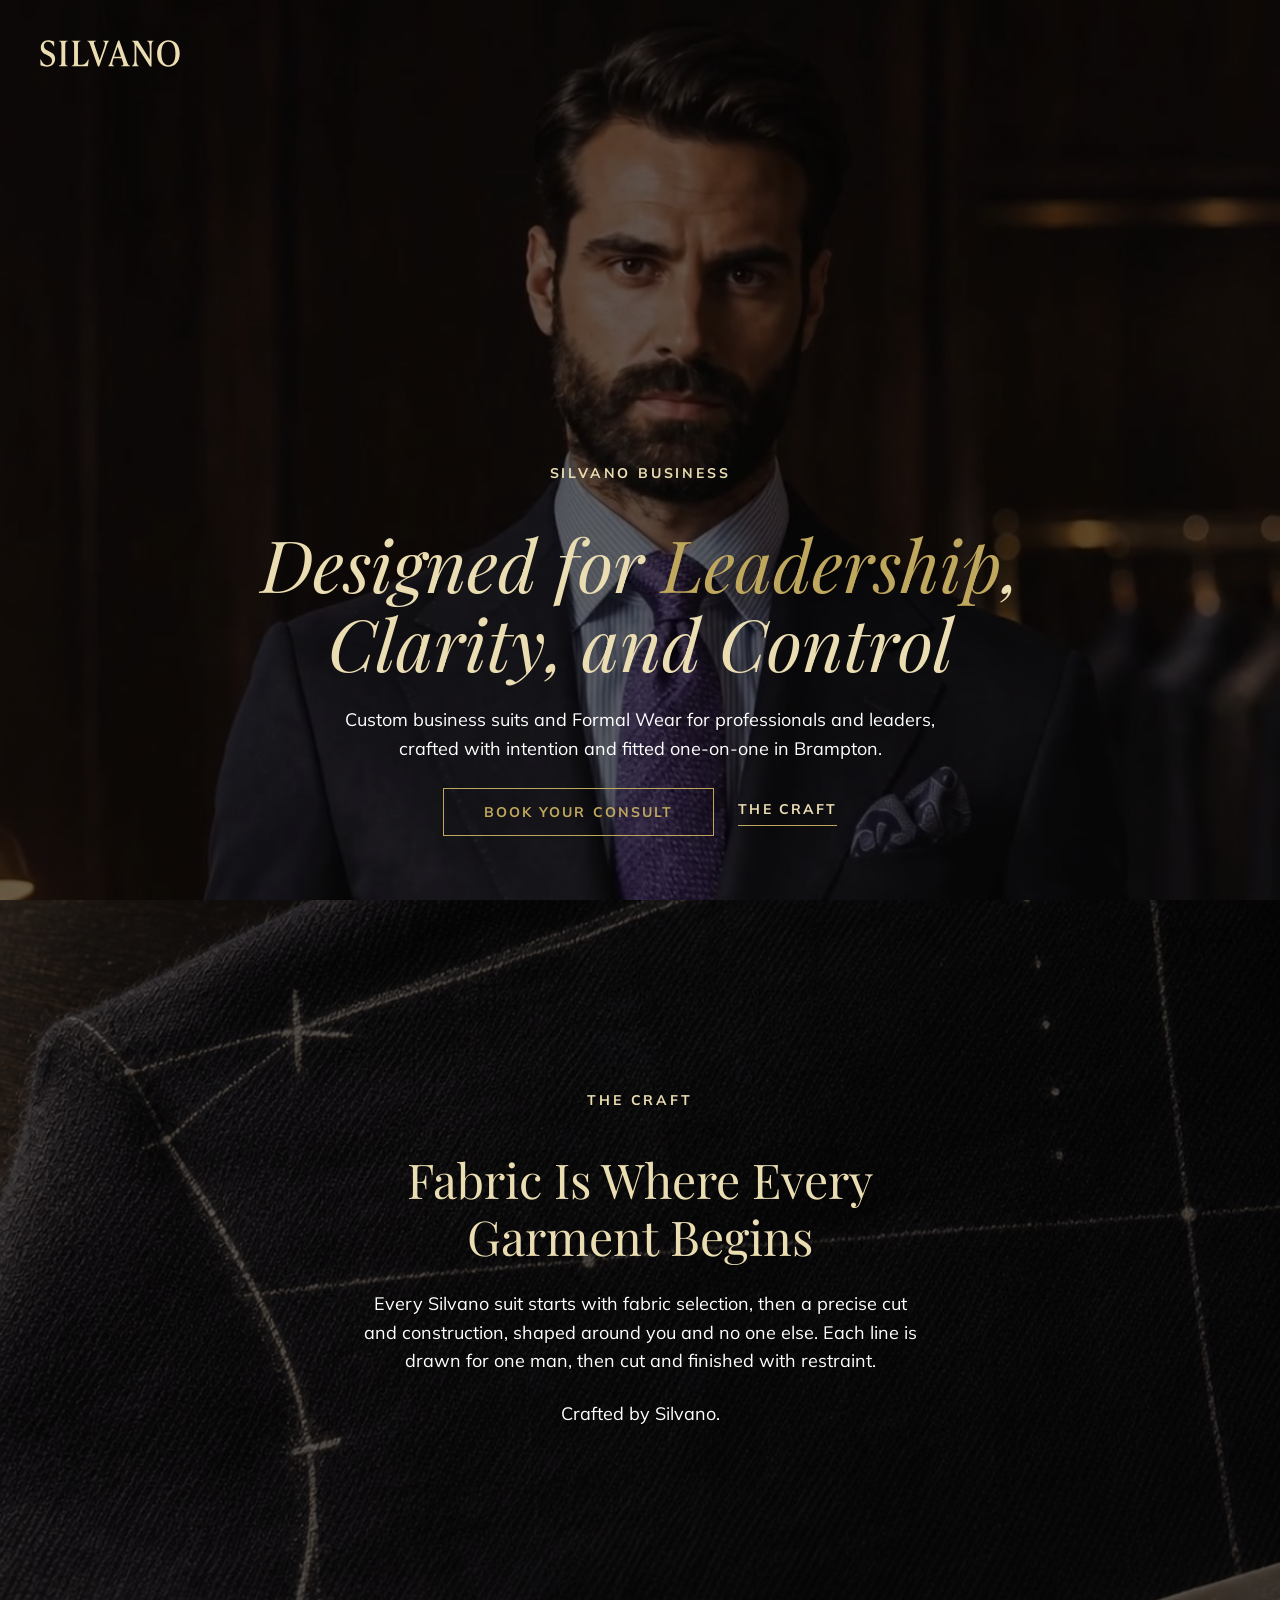
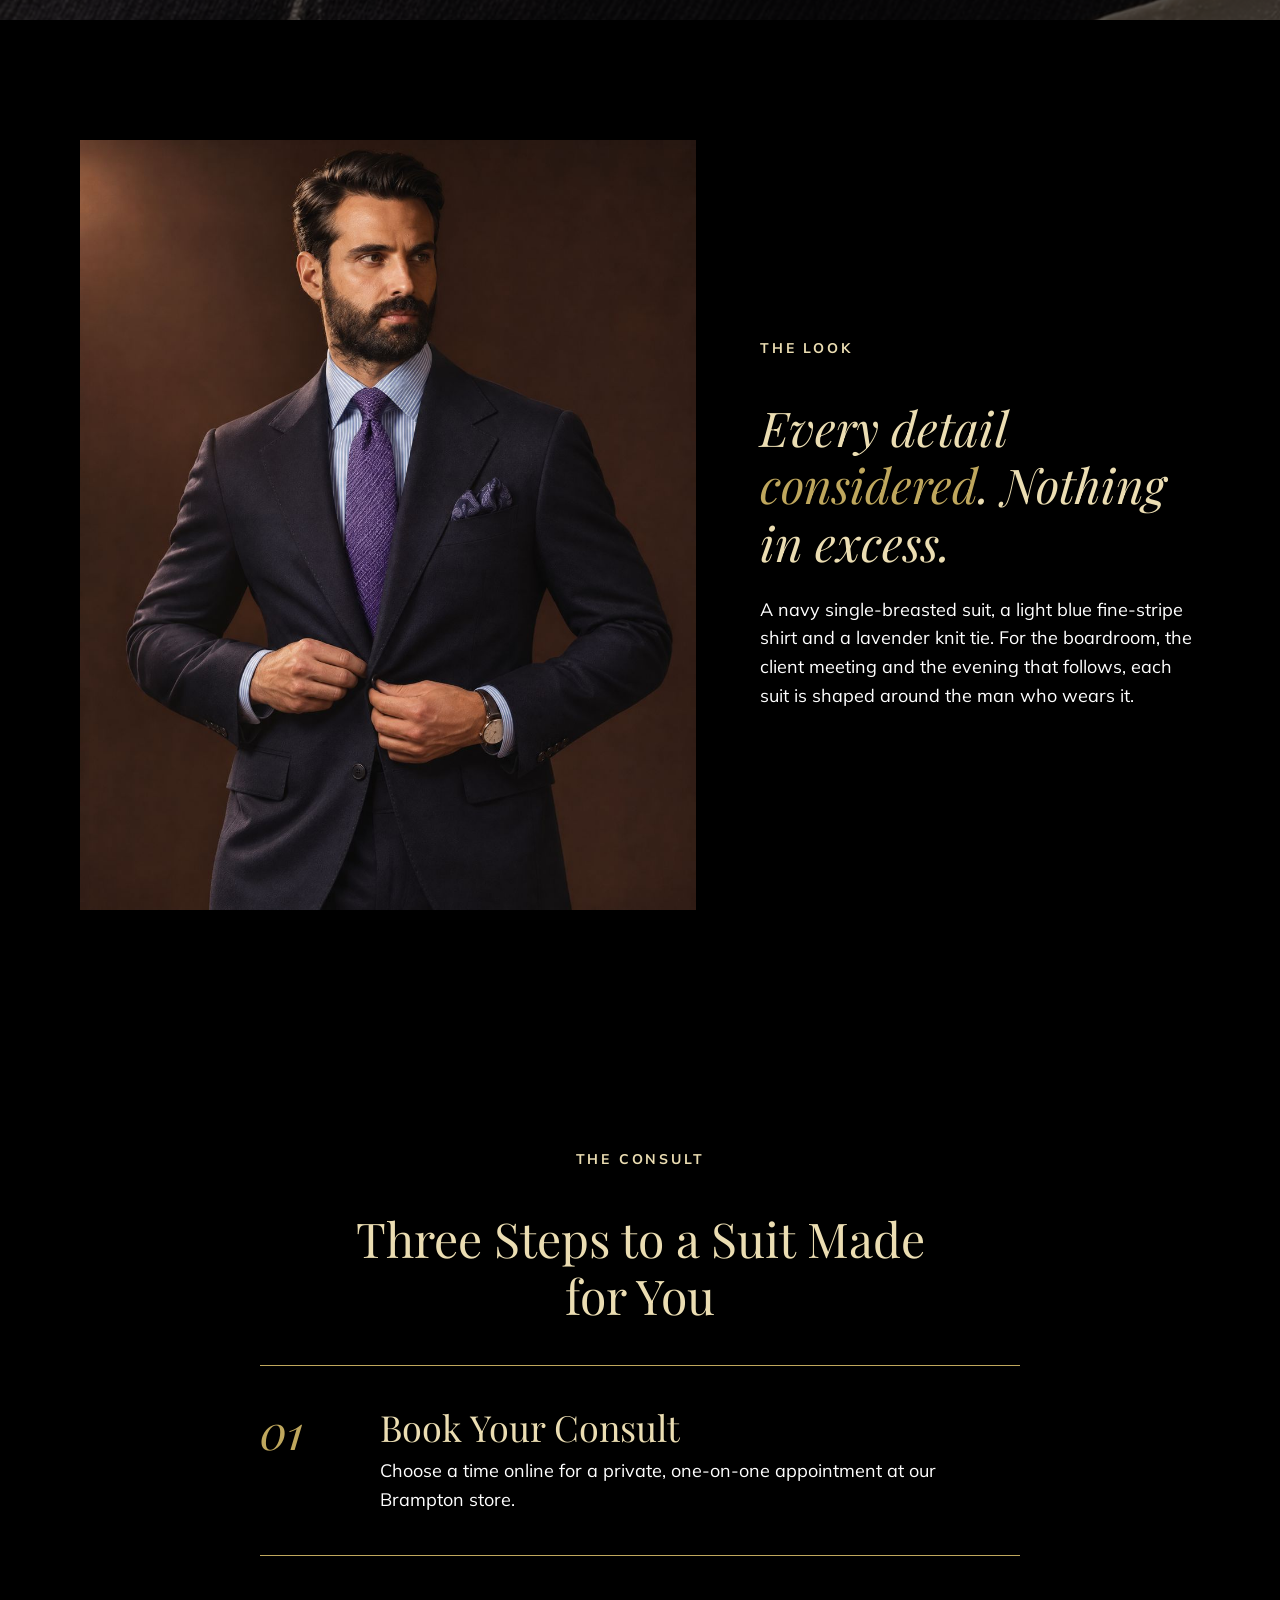
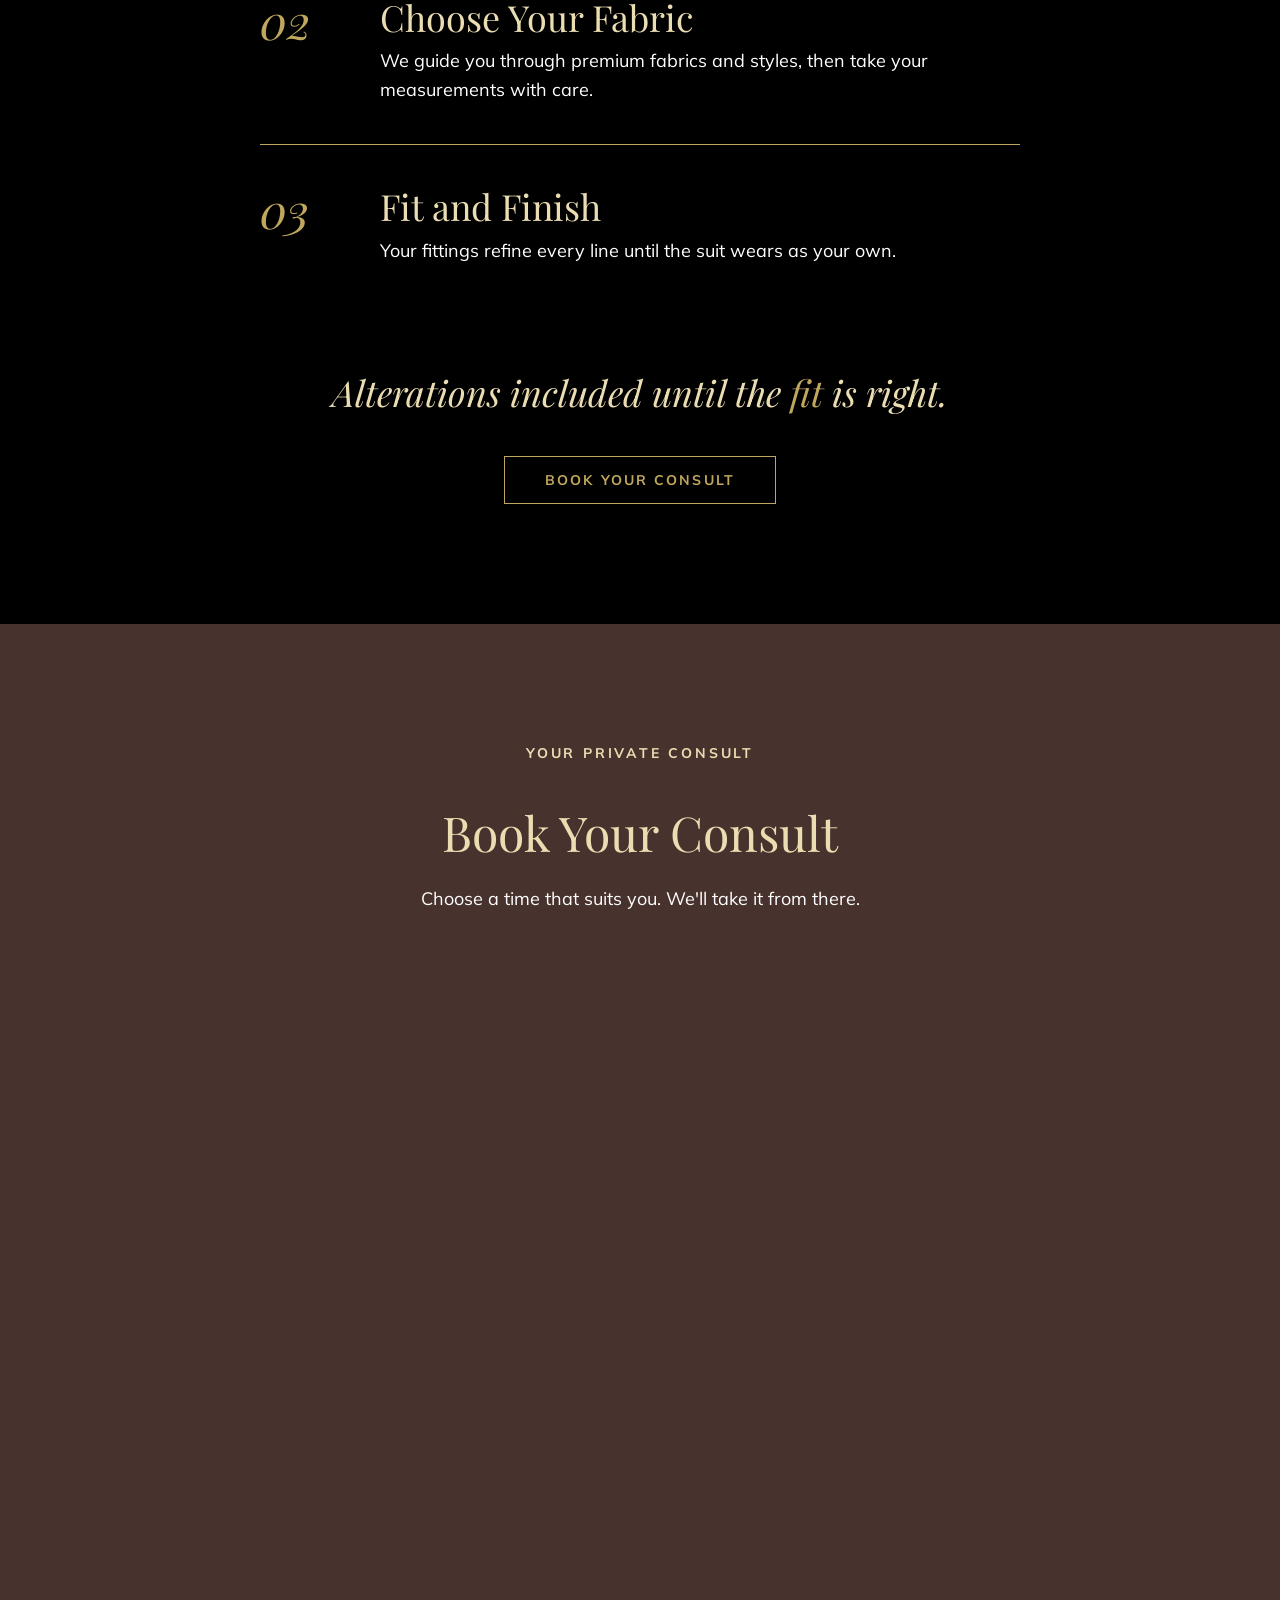
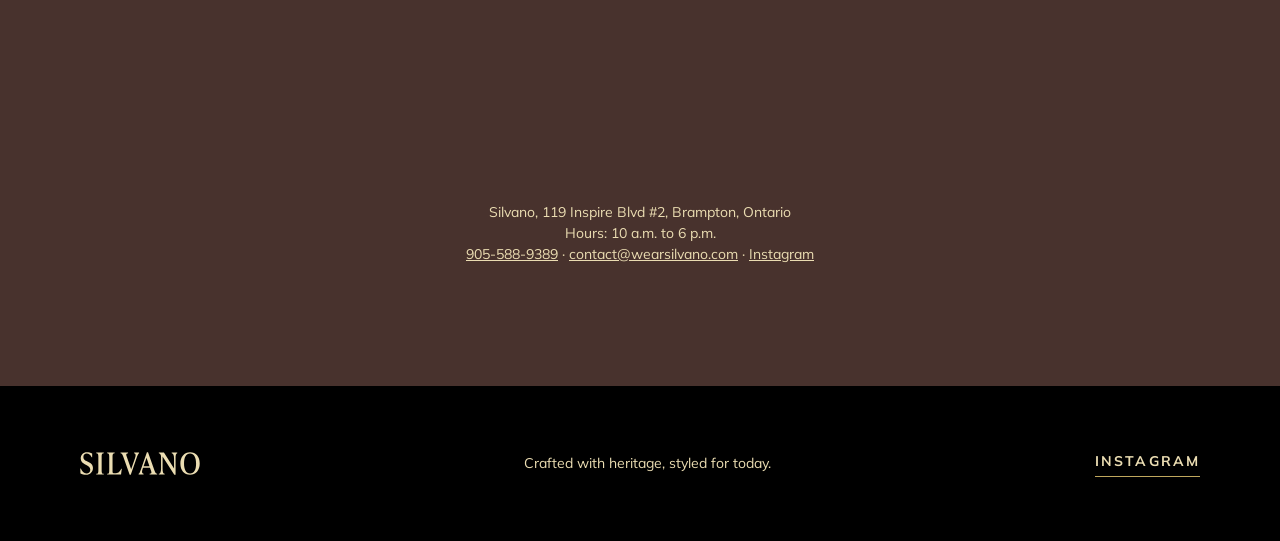
==== business/index.html @ d3553121 "Silvano consult landing pages: wedding (A) and business (B, full-width film) Co-Authored-By: Claude " ====
<!doctype html>
<html lang="en-CA">
<head>
<meta charset="utf-8">
<meta name="viewport" content="width=device-width, initial-scale=1, viewport-fit=cover">
<title>Silvano Business | Custom Business Suits in Brampton</title>
<meta name="description" content="Custom business suits and Formal Wear for professionals and leaders, crafted with intention in Brampton. Book your private consult.">
<meta name="theme-color" content="#000000">
<link rel="preload" href="../assets/fonts/PlayfairDisplay-Italic-Variable.woff2" as="font" type="font/woff2" crossorigin>
<link rel="preload" href="../assets/img/business-hero-poster.jpg" as="image">
<link rel="stylesheet" href="../assets/css/silvano.css">
<link rel="stylesheet" href="../assets/css/silvano-b.css">
<!-- Meta Pixel -->
<script>!function(f,b,e,v,n,t,s){if(f.fbq)return;n=f.fbq=function(){n.callMethod?n.callMethod.apply(n,arguments):n.queue.push(arguments)};if(!f._fbq)f._fbq=n;n.push=n;n.loaded=!0;n.version='2.0';n.queue=[];t=b.createElement(e);t.async=!0;t.src=v;s=b.getElementsByTagName(e)[0];s.parentNode.insertBefore(t,s)}(window,document,'script','https://connect.facebook.net/en_US/fbevents.js');fbq('init','2497570824508447');fbq('track','PageView');</script>
<noscript><img height="1" width="1" style="display:none" alt="" src="https://www.facebook.com/tr?id=2497570824508447&amp;ev=PageView&amp;noscript=1"></noscript>
</head>
<body data-story="business">

<header class="site-header">
  <a href="https://wearsilvano.com" aria-label="Silvano home"><img src="../assets/img/silvano-wordmark-cream.svg" alt="Silvano" width="140" height="28"></a>
</header>

<main>
  <section class="hero hero-b hero-b--wide" aria-labelledby="hero-title">
    <div class="tri">
      <figure class="tri-side"><img src="../assets/img/business-hero-still.jpg" alt="" width="1080" height="1350"></figure>
      <div class="tri-main">
        <video autoplay muted loop playsinline preload="metadata" poster="../assets/img/business-hero-poster.jpg" data-wide-src="../assets/video/business-hero-wide.mp4" data-wide-poster="../assets/img/business-hero-wide-poster.jpg" aria-hidden="true">
          <source src="../assets/video/business-hero.mp4" type="video/mp4">
        </video>
        <img class="hero-still" src="../assets/img/business-hero-poster.jpg" alt="" aria-hidden="true">
      </div>
      <figure class="tri-side"><img src="../assets/img/business-detail.jpg" alt="" width="1080" height="1350"></figure>
    </div>
    <div class="hero-b-copy">
      <p class="eyebrow">Silvano Business</p>
      <h1 id="hero-title" class="hero-line">Designed for <em>Leadership</em>, Clarity, and Control</h1>
      <p class="body">Custom business suits and Formal Wear for professionals and leaders, crafted with intention and fitted one-on-one in Brampton.</p>
      <div class="hero-actions">
        <a class="sv-btn" href="#book" data-book>Book Your Consult</a>
        <a class="sv-link" href="#craft">The Craft</a>
      </div>
    </div>
  </section>

  <section id="craft" class="band push" aria-labelledby="craft-title">
    <img src="../assets/img/craft-chalk.jpg" alt="Tailor's chalk marks drawn on midnight navy wool" width="1200" height="1200" loading="lazy">
    <div class="band-copy reveal">
      <p class="eyebrow">The Craft</p>
      <h2 id="craft-title" class="h2">Fabric Is Where Every Garment Begins</h2>
      <p class="body">Every Silvano suit starts with fabric selection, then a precise cut and construction, shaped around you and no one else. Each line is drawn for one man, then cut and finished with restraint.</p>
      <p class="body">Crafted by Silvano.</p>
    </div>
  </section>

  <section id="look" class="chapter" aria-labelledby="look-title">
    <div class="wrap look-b">
      <figure class="figure figure--tall push"><img src="../assets/img/business-buttoning.jpg" alt="Fastening the button of a navy suit jacket" width="1080" height="1350" loading="lazy"></figure>
      <div class="chapter-copy reveal">
        <p class="eyebrow">The Look</p>
        <h2 id="look-title" class="pull">Every detail <em>considered</em>. Nothing in excess.</h2>
        <p class="body">A navy single-breasted suit, a light blue fine-stripe shirt and a lavender knit tie. For the boardroom, the client meeting and the evening that follows, each suit is shaped around the man who wears it.</p>
      </div>
    </div>
  </section>

  <section id="consult" class="chapter" aria-labelledby="consult-title">
    <div class="wrap">
      <div class="center-head reveal">
        <p class="eyebrow">The Consult</p>
        <h2 id="consult-title" class="h2">Three Steps to a Suit Made for You</h2>
      </div>
      <ol class="steps-b">
        <li class="step-b reveal">
          <span class="step-num" aria-hidden="true">01</span>
          <div><h3 class="step-title">Book Your Consult</h3><p class="body">Choose a time online for a private, one-on-one appointment at our Brampton store.</p></div>
        </li>
        <li class="step-b reveal">
          <span class="step-num" aria-hidden="true">02</span>
          <div><h3 class="step-title">Choose Your Fabric</h3><p class="body">We guide you through premium fabrics and styles, then take your measurements with care.</p></div>
        </li>
        <li class="step-b reveal">
          <span class="step-num" aria-hidden="true">03</span>
          <div><h3 class="step-title">Fit and Finish</h3><p class="body">Your fittings refine every line until the suit wears as your own.</p></div>
        </li>
      </ol>
      <div class="consult-end">
        <p class="promise reveal">Alterations included until the <em>fit</em> is right.</p>
        <a class="sv-btn" href="#book" data-book>Book Your Consult</a>
      </div>
    </div>
  </section>

  <section id="book" class="chapter chapter--espresso book-b" aria-labelledby="book-title">
    <div class="wrap">
      <div class="chapter-copy reveal">
        <p class="eyebrow">Your Private Consult</p>
        <h2 id="book-title" class="h2">Book Your Consult</h2>
        <p class="body">Choose a time that suits you. We'll take it from there.</p>
      </div>
      <div class="acuity" style="margin-top: var(--space-5)">
        <iframe src="https://app.acuityscheduling.com/schedule.php?owner=39154382&amp;ref=embedded_csp" title="Book your Silvano consult" width="100%" height="800" frameborder="0" allow="payment" loading="lazy"></iframe>
        <script src="https://embed.acuityscheduling.com/js/embed.js" type="text/javascript"></script>
      </div>
      <address class="small" style="font-style: normal; margin-top: var(--space-5); color: var(--cream)">
        Silvano, 119 Inspire Blvd #2, Brampton, Ontario<br>
        Hours: 10 a.m. to 6 p.m.<br>
        <a href="tel:+19055889389">905-588-9389</a> · <a href="mailto:contact@wearsilvano.com">contact@wearsilvano.com</a> · <a href="https://www.instagram.com/wearsilvano/" target="_blank" rel="noopener">Instagram</a>
      </address>
    </div>
  </section>
</main>

<footer class="site-footer">
  <div class="wrap">
    <img src="../assets/img/silvano-wordmark-cream.svg" alt="Silvano" width="120" height="24" loading="lazy">
    <p class="small">Crafted with heritage, styled for today.</p>
    <a class="sv-link" href="https://www.instagram.com/wearsilvano/" target="_blank" rel="noopener">Instagram</a>
  </div>
</footer>

<div class="sticky-book"><a class="sv-btn" href="#book" data-book>Book Your Consult</a></div>

<script src="../assets/js/silvano.js"></script>
</body>
</html>
---- assets/css/silvano.css ----
/* Silvano landing pages. Values from the Silvano design system tokens only. */
@font-face { font-family: "Playfair Display"; src: url("../fonts/PlayfairDisplay-Variable.woff2") format("woff2"); font-weight: 400 900; font-style: normal; font-display: swap; }
@font-face { font-family: "Playfair Display"; src: url("../fonts/PlayfairDisplay-Italic-Variable.woff2") format("woff2"); font-weight: 400 900; font-style: italic; font-display: swap; }
@font-face { font-family: "Mulish"; src: url("../fonts/Mulish-Variable.woff2") format("woff2"); font-weight: 200 1000; font-style: normal; font-display: swap; }

:root {
  --black: #000000; --espresso: #48322D; --gold: #BFA75D; --cream: #EBDDB2; --white: #FFFFFF; --error: #E8907F;
  --overlay: rgba(0, 0, 0, 0.6);
  --font-display: "Playfair Display", Georgia, "Times New Roman", serif;
  --font-sans: Mulish, "Helvetica Neue", Arial, sans-serif;
  --space-1: 4px; --space-2: 8px; --space-3: 16px; --space-4: 24px; --space-5: 40px; --space-6: 64px; --space-7: 120px;
  --radius-none: 0px;
  --ease: cubic-bezier(0.22, 0.61, 0.36, 1);
}

*, *::before, *::after { box-sizing: border-box; }
html { scroll-behavior: smooth; -webkit-text-size-adjust: 100%; }
body { margin: 0; background: var(--black); color: var(--white); font-family: var(--font-sans); font-size: 16px; line-height: 1.6; }
img, video { display: block; max-width: 100%; }
a { color: inherit; }
.visually-hidden { position: absolute; width: 1px; height: 1px; overflow: hidden; clip: rect(0 0 0 0); white-space: nowrap; }
.wrap { width: 100%; max-width: 1200px; margin: 0 auto; padding: 0 var(--space-3); }

/* Type (design-system text styles, phone first) */
.eyebrow { font-family: var(--font-sans); font-size: 13px; font-weight: 700; letter-spacing: 0.2em; line-height: 1.4; text-transform: uppercase; color: var(--cream); margin: 0 0 var(--space-3); }
.hero-line { font-family: var(--font-display); font-style: italic; font-weight: 400; font-size: 40px; line-height: 1.1; color: var(--cream); margin: 0; }
.hero-line em { color: var(--gold); font-style: italic; }
.h2 { font-family: var(--font-display); font-weight: 400; font-size: 32px; line-height: 1.2; color: var(--cream); margin: 0; }
.body { font-size: 16px; line-height: 1.6; color: var(--white); margin: 0; }
.small { font-size: 13px; line-height: 1.5; }

/* Buttons and links (design-system components) */
.sv-btn { display: inline-block; font-family: var(--font-sans); font-size: 14px; font-weight: 700; line-height: 1; letter-spacing: 0.15em; text-transform: uppercase; text-decoration: none; text-align: center;
  color: var(--gold); background: transparent; border: 1px solid var(--gold); border-radius: var(--radius-none); padding: var(--space-3) var(--space-5); min-height: 48px; cursor: pointer;
  transition: background-color 200ms ease, color 200ms ease; }
.sv-btn:hover { background: var(--gold); color: var(--black); }
.sv-btn:focus-visible, .sv-link:focus-visible { outline: 1px solid var(--cream); outline-offset: 4px; }
.sv-link { font-size: 14px; font-weight: 700; letter-spacing: 0.15em; text-transform: uppercase; color: var(--cream); text-decoration: none; padding-bottom: var(--space-1); border-bottom: 1px solid var(--gold); }
.sv-link:hover { color: var(--gold); }

/* Header */
.site-header { position: absolute; top: 0; left: 0; right: 0; z-index: 10; padding: var(--space-4) var(--space-3); display: flex; justify-content: space-between; align-items: center; }
.site-header img { width: 140px; height: auto; }

/* Hero: phone = full-bleed film under the overlay; desktop = split */
.hero { position: relative; min-height: 100svh; display: grid; }
.hero-media { position: absolute; inset: 0; overflow: hidden; background: var(--black); }
.hero-media video, .hero-media img { position: absolute; inset: 0; width: 100%; height: 100%; object-fit: cover; }
.hero-media::after { content: ""; position: absolute; inset: 0; background: var(--overlay); }
.hero-copy { position: relative; z-index: 1; align-self: end; padding: var(--space-7) var(--space-3) var(--space-6); display: flex; flex-direction: column; gap: var(--space-4); max-width: 560px; }
.hero-actions { display: flex; flex-wrap: wrap; align-items: center; gap: var(--space-4); }

/* Chapters */
.chapter { padding: var(--space-6) 0; }
.chapter--espresso { background: var(--espresso); }
.chapter-grid { display: grid; gap: var(--space-5); }
.chapter-copy { display: flex; flex-direction: column; gap: var(--space-4); max-width: 520px; }
.figure { margin: 0; overflow: hidden; background: var(--black); }
.figure img { width: 100%; height: 100%; object-fit: cover; }
.figure--tall { aspect-ratio: 4 / 5; }
.figure--square { aspect-ratio: 1 / 1; }
.pair { display: grid; grid-template-columns: 1fr 1fr; gap: var(--space-3); }

/* The consult: three steps */
.chapter-head { display: flex; flex-direction: column; gap: var(--space-4); max-width: 640px; margin-bottom: var(--space-5); }
.steps { list-style: none; margin: 0; padding: 0; display: grid; gap: var(--space-5); }
.step { border-top: 1px solid var(--gold); padding-top: var(--space-4); display: flex; flex-direction: column; gap: var(--space-2); }
.step-num { font-family: var(--font-display); font-style: italic; font-size: 26px; line-height: 1; color: var(--gold); }
.step-title { font-family: var(--font-display); font-weight: 400; font-size: 26px; line-height: 1.2; color: var(--cream); margin: 0; }
.promise { font-family: var(--font-display); font-style: italic; font-size: 26px; line-height: 1.3; color: var(--cream); margin: var(--space-6) 0 var(--space-5); }
.promise em { color: var(--gold); }

/* Footer */
.site-footer { padding: var(--space-6) 0; border-top: 1px solid var(--espresso); }
.site-footer .wrap { display: flex; flex-direction: column; gap: var(--space-3); }
.site-footer img { width: 120px; height: auto; }
.site-footer p { margin: 0; color: var(--cream); }

/* Sticky book button (phone) */
.sticky-book { position: fixed; left: var(--space-3); right: var(--space-3); bottom: var(--space-3); z-index: 20; background: var(--black); transform: translateY(150%); transition: transform 400ms var(--ease); }
.sticky-book.is-visible { transform: none; }
.sticky-book .sv-btn { display: block; width: 100%; }

/* Motion: quiet fade-and-rise plus slow push-in, only when motion is allowed */
@media (prefers-reduced-motion: no-preference) {
  .js .reveal { opacity: 0; transform: translateY(24px); transition: opacity 900ms var(--ease), transform 900ms var(--ease); }
  .js .reveal.is-in { opacity: 1; transform: none; }
  .js .push img { transform: scale(1.06); transition: transform 2400ms var(--ease); }
  .js .push.is-in img { transform: scale(1); }
}
@media (prefers-reduced-motion: reduce) {
  html { scroll-behavior: auto; }
  .hero-media video { display: none; }
  .hero-media .hero-still { display: block; }
  .sticky-book { transition: none; }
}

/* Tablet 768+ */
@media (min-width: 768px) {
  .wrap { padding: 0 var(--space-5); }
  .site-header { padding: var(--space-5); }
  .hero-copy { padding: var(--space-7) var(--space-5) var(--space-6); }
  .chapter { padding: var(--space-7) 0; }
  .chapter-grid { grid-template-columns: 1fr 1fr; align-items: center; gap: var(--space-6); }
  .chapter-grid--reverse > .chapter-copy { order: 2; }
  .steps { grid-template-columns: repeat(3, minmax(0, 1fr)); gap: var(--space-5); }
  .site-footer .wrap { flex-direction: row; justify-content: space-between; align-items: center; }
}

/* Desktop 1024+: split hero, film on the right, copy on black */
@media (min-width: 1024px) {
  .hero-line { font-size: 72px; }
  .h2 { font-size: 48px; }
  .body { font-size: 18px; }
  .eyebrow { font-size: 14px; }
  .step-title, .step-num { font-size: 36px; }
  .promise { font-size: 36px; }
  .small { font-size: 14px; }
  .hero { grid-template-columns: 1fr calc(100svh * 9 / 16); height: 100svh; min-height: 640px; }
  .hero-media { position: relative; grid-column: 2; grid-row: 1; inset: auto; }
  .hero-media::after { display: none; }
  .hero-copy { grid-column: 1; grid-row: 1; align-self: center; padding: var(--space-7) var(--space-6) var(--space-7) max(var(--space-5), calc((100vw - 1200px) / 2 + var(--space-5))); max-width: none; }
  .hero-copy > * { max-width: 620px; }
  .sticky-book { display: none; }
}
---- assets/css/silvano-b.css ----
/* Silvano landing pages, Variation B: centred editorial layout. Loads after silvano.css; same tokens. */

/* Hero B: phone = film full-bleed under overlay, copy centred; desktop = copy above a triptych */
.hero.hero-b { display: flex; flex-direction: column; justify-content: flex-end; text-align: center; }
.tri { position: absolute; inset: 0; overflow: hidden; background: var(--black); }
.tri::after { content: ""; position: absolute; inset: 0; background: var(--overlay); }
.tri-side { display: none; }
.tri-main { position: absolute; inset: 0; overflow: hidden; }
.tri figure { margin: 0; }
.tri-main video, .tri-main img, .tri-side img { position: absolute; inset: 0; width: 100%; height: 100%; object-fit: cover; }
.tri-main .hero-still { display: none; }
.hero-b-copy { position: relative; z-index: 1; padding: var(--space-7) var(--space-3) var(--space-6); display: flex; flex-direction: column; align-items: center; gap: var(--space-4); max-width: 640px; margin: 0 auto; }
.hero-b .hero-actions { justify-content: center; }

/* Craft B: full-width photo band, copy centred over the overlay */
.band { position: relative; min-height: 80svh; display: flex; align-items: center; justify-content: center; text-align: center; overflow: hidden; }
.band > img { position: absolute; inset: 0; width: 100%; height: 100%; object-fit: cover; }
.band::after { content: ""; position: absolute; inset: 0; background: var(--overlay); }
.band-copy { position: relative; z-index: 1; max-width: 640px; padding: var(--space-7) var(--space-3); display: flex; flex-direction: column; align-items: center; gap: var(--space-4); }

/* Look B: one large portrait and a pull quote */
.look-b { display: grid; gap: var(--space-5); }
.pull { font-family: var(--font-display); font-style: italic; font-weight: 400; font-size: 32px; line-height: 1.2; color: var(--cream); margin: 0; }
.pull em { color: var(--gold); }

/* Consult B: vertical steps with large gold numerals */
.center-head { display: flex; flex-direction: column; align-items: center; gap: var(--space-4); text-align: center; max-width: 640px; margin: 0 auto var(--space-5); }
.steps-b { list-style: none; margin: 0 auto; padding: 0; max-width: 760px; }
.step-b { display: grid; grid-template-columns: 56px 1fr; gap: var(--space-4); padding: var(--space-5) 0; border-top: 1px solid var(--gold); }
.step-b .step-num { font-size: 32px; }
.step-b div { display: flex; flex-direction: column; gap: var(--space-2); }
.consult-end { display: flex; flex-direction: column; align-items: center; text-align: center; }
.book-b .chapter-copy { margin: 0 auto; align-items: center; text-align: center; }
.book-b address { text-align: center; }

@media (prefers-reduced-motion: reduce) {
  .tri-main video { display: none; }
  .tri-main .hero-still { display: block; }
}

@media (min-width: 768px) {
  .hero-b-copy { padding: var(--space-7) var(--space-5) var(--space-6); }
  .band-copy { padding: var(--space-7) var(--space-5); }
  .look-b { grid-template-columns: 7fr 5fr; align-items: center; gap: var(--space-6); }
  .step-b { grid-template-columns: 96px 1fr; }
}

@media (min-width: 1024px) {
  .hero.hero-b { display: flex; height: auto; min-height: 0; padding-top: 160px; }
  .hero-b-copy { order: 1; padding: 0 var(--space-5) var(--space-6); max-width: 900px; }
  .hero-b-copy > .body { max-width: 620px; }
  .hero-b .tri { order: 2; position: relative; inset: auto; overflow: visible; display: grid; grid-template-columns: 1fr 1.15fr 1fr; align-items: end; gap: var(--space-4); width: 100%; max-width: 1200px; margin: 0 auto; padding: 0 var(--space-5) var(--space-7); }
  .hero-b .tri::after { display: none; }
  .tri-side { display: block; position: relative; aspect-ratio: 4 / 5; overflow: hidden; }
  .tri-main { position: relative; inset: auto; aspect-ratio: 4 / 5; }
  .pull { font-size: 48px; }
  .step-b .step-num { font-size: 48px; }
}

/* Hero B, wide film: on desktop the film fills the whole hero behind centred copy */
@media (min-width: 1024px) {
  .hero.hero-b--wide { height: 100svh; min-height: 720px; padding-top: 0; justify-content: flex-end; }
  .hero-b--wide .tri { position: absolute; inset: 0; display: block; max-width: none; margin: 0; padding: 0; overflow: hidden; }
  .hero-b--wide .tri::after { display: block; }
  .hero-b--wide .tri-side { display: none; }
  .hero-b--wide .tri-main { position: absolute; inset: 0; aspect-ratio: auto; }
  .hero-b--wide .tri-main video, .hero-b--wide .tri-main img { object-position: center 12%; }
  .hero-b--wide .hero-b-copy { padding: 0 var(--space-5) var(--space-6); }
}
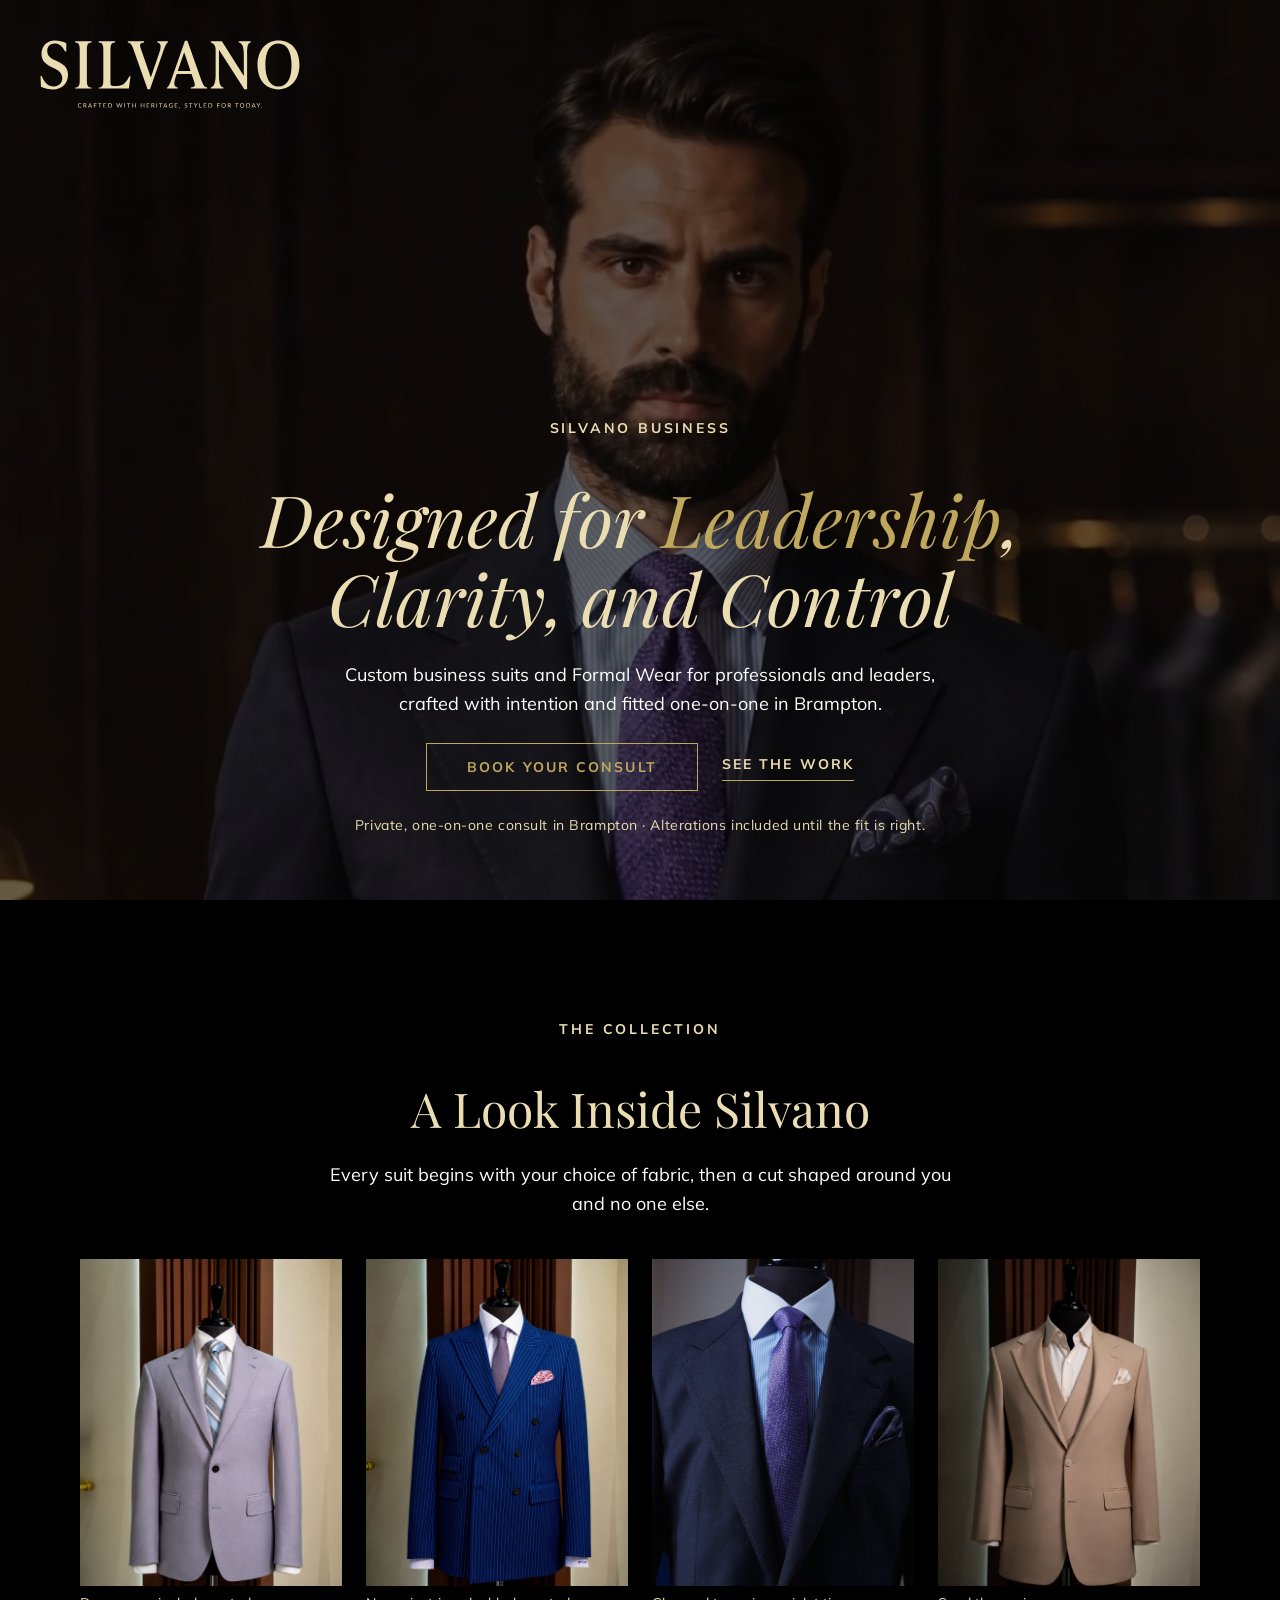
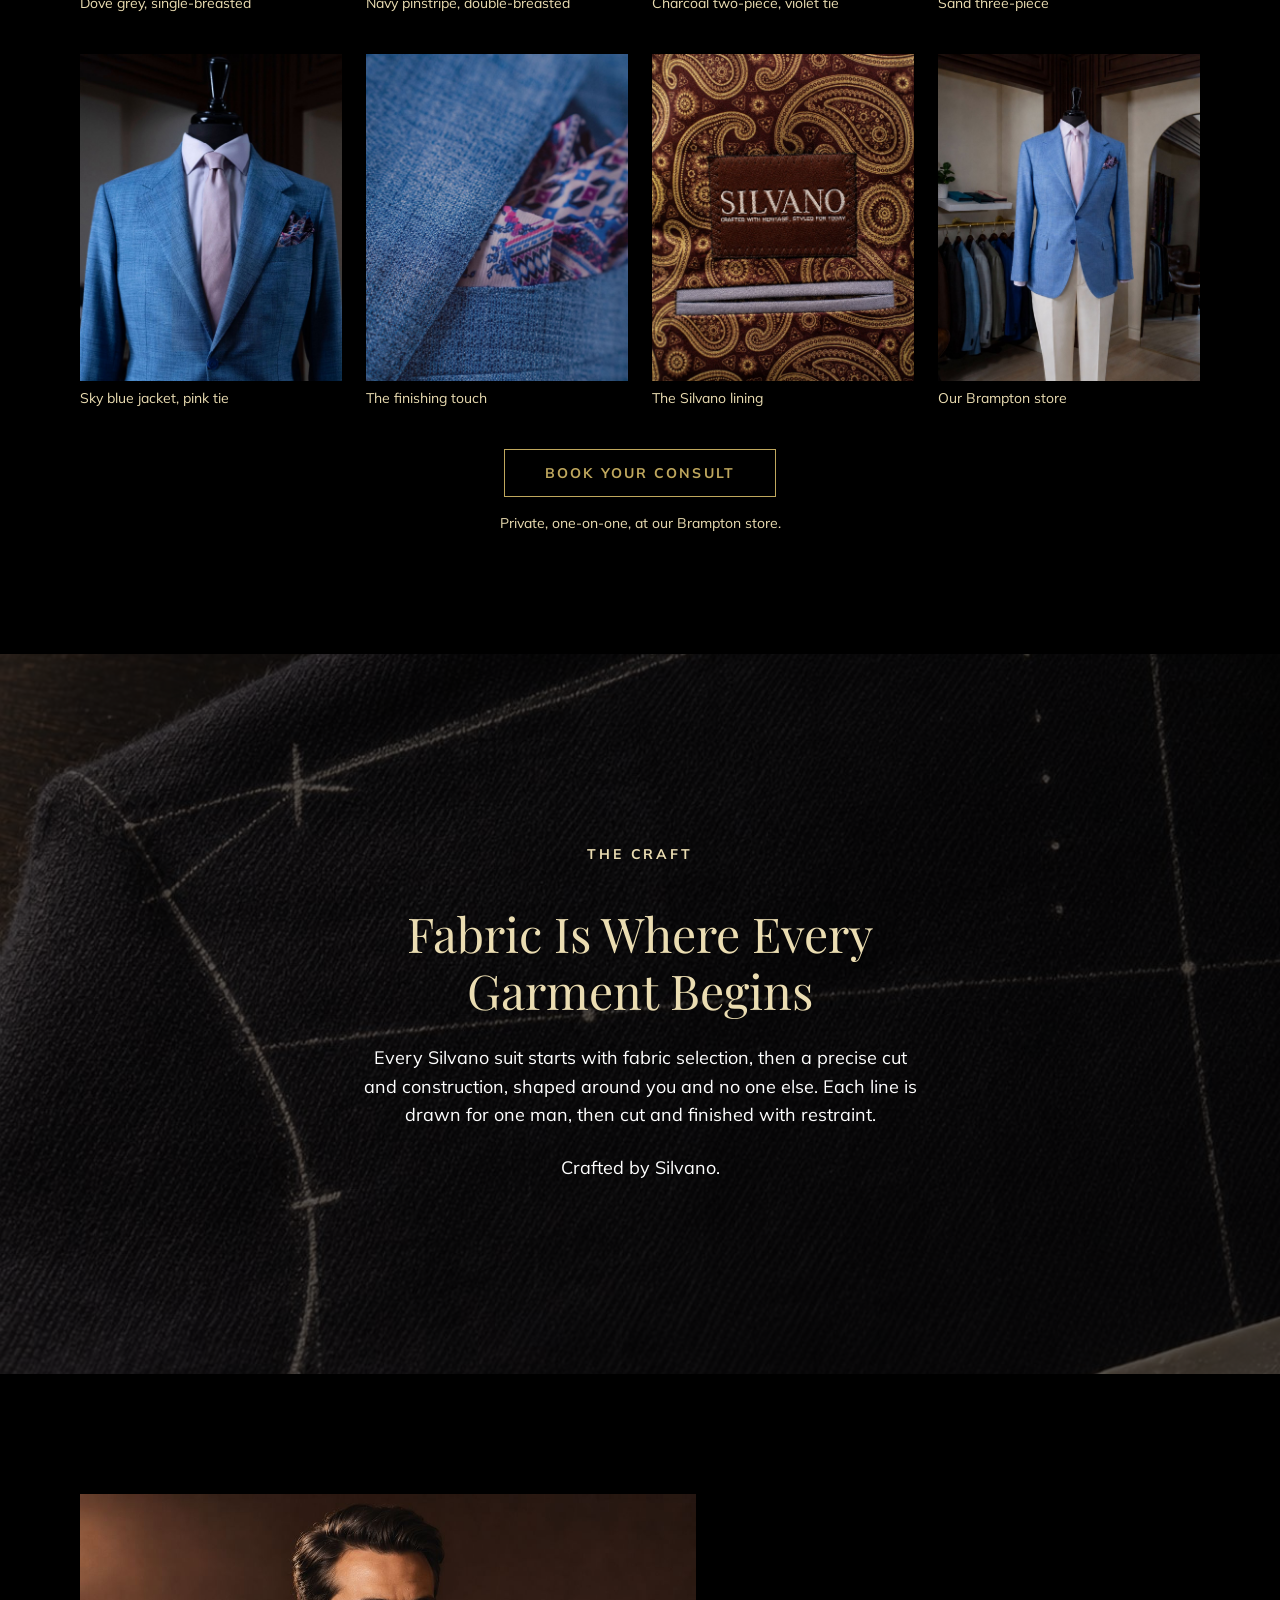
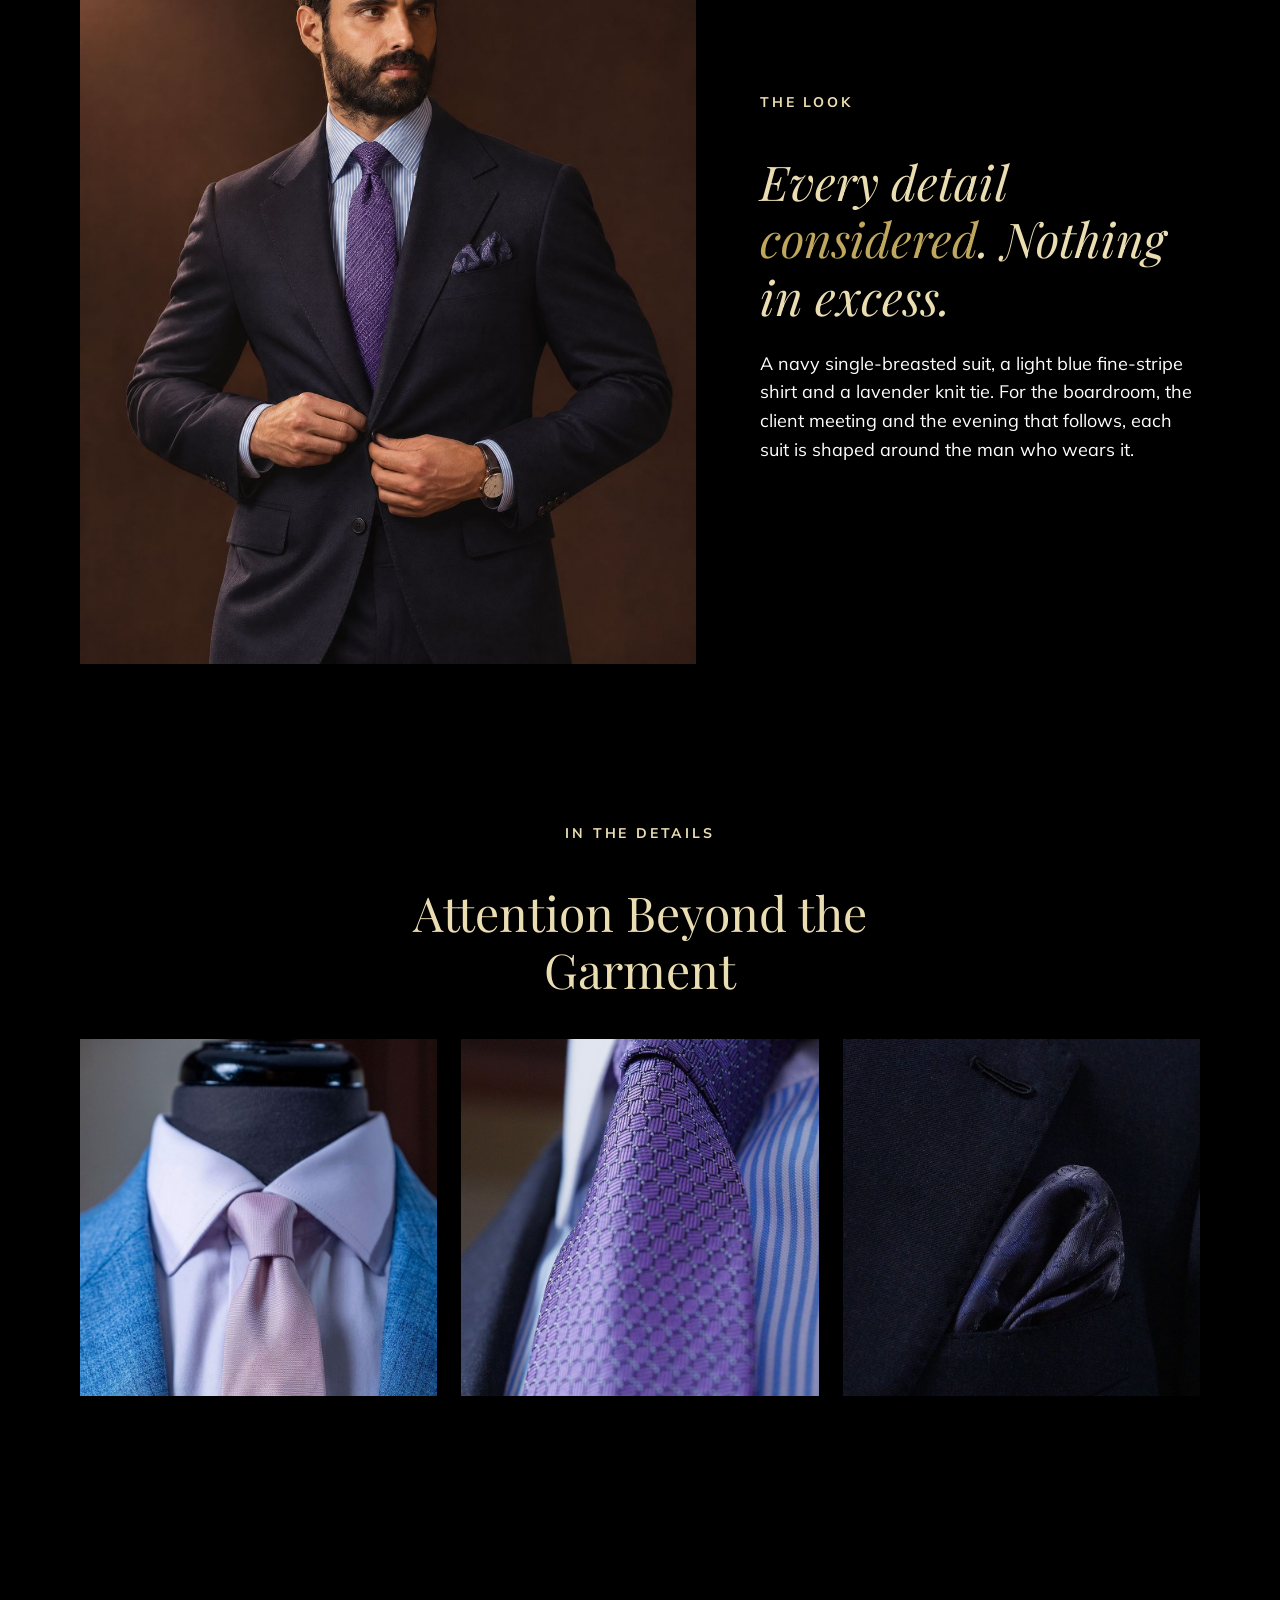
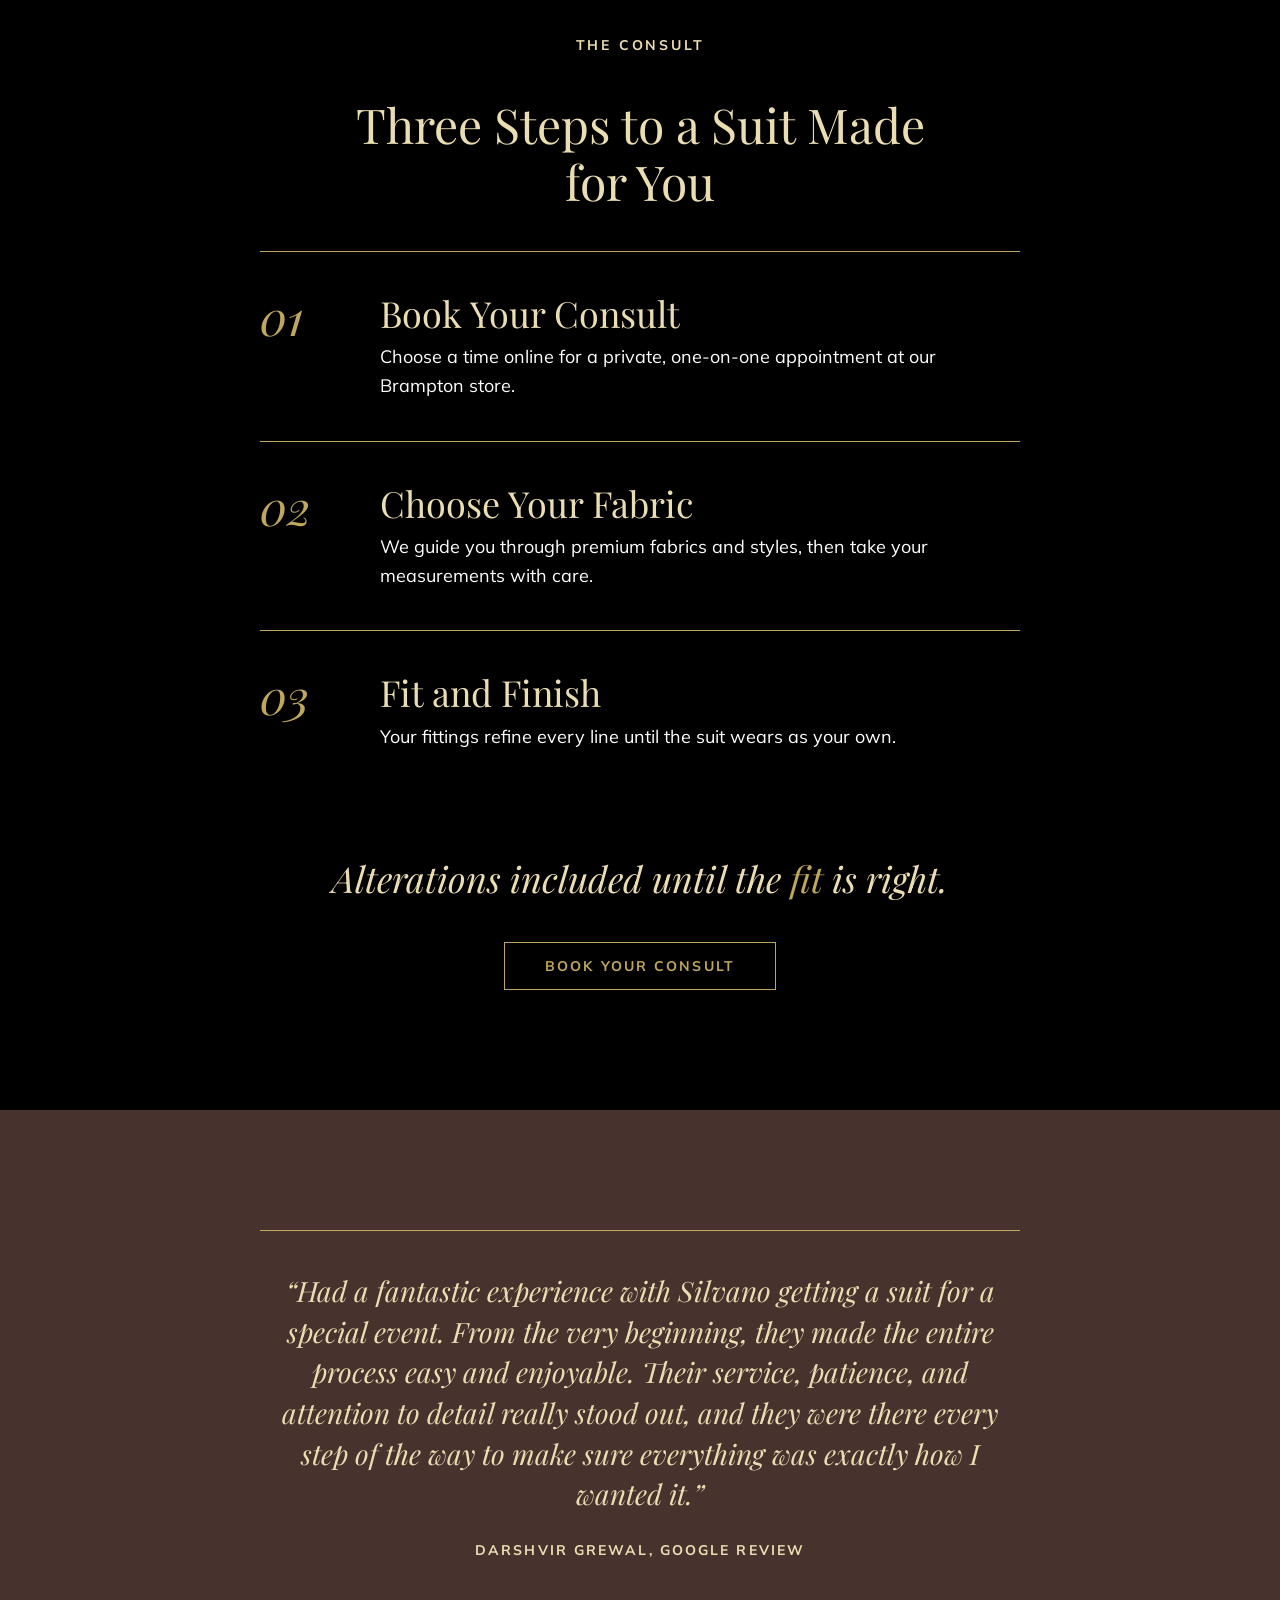
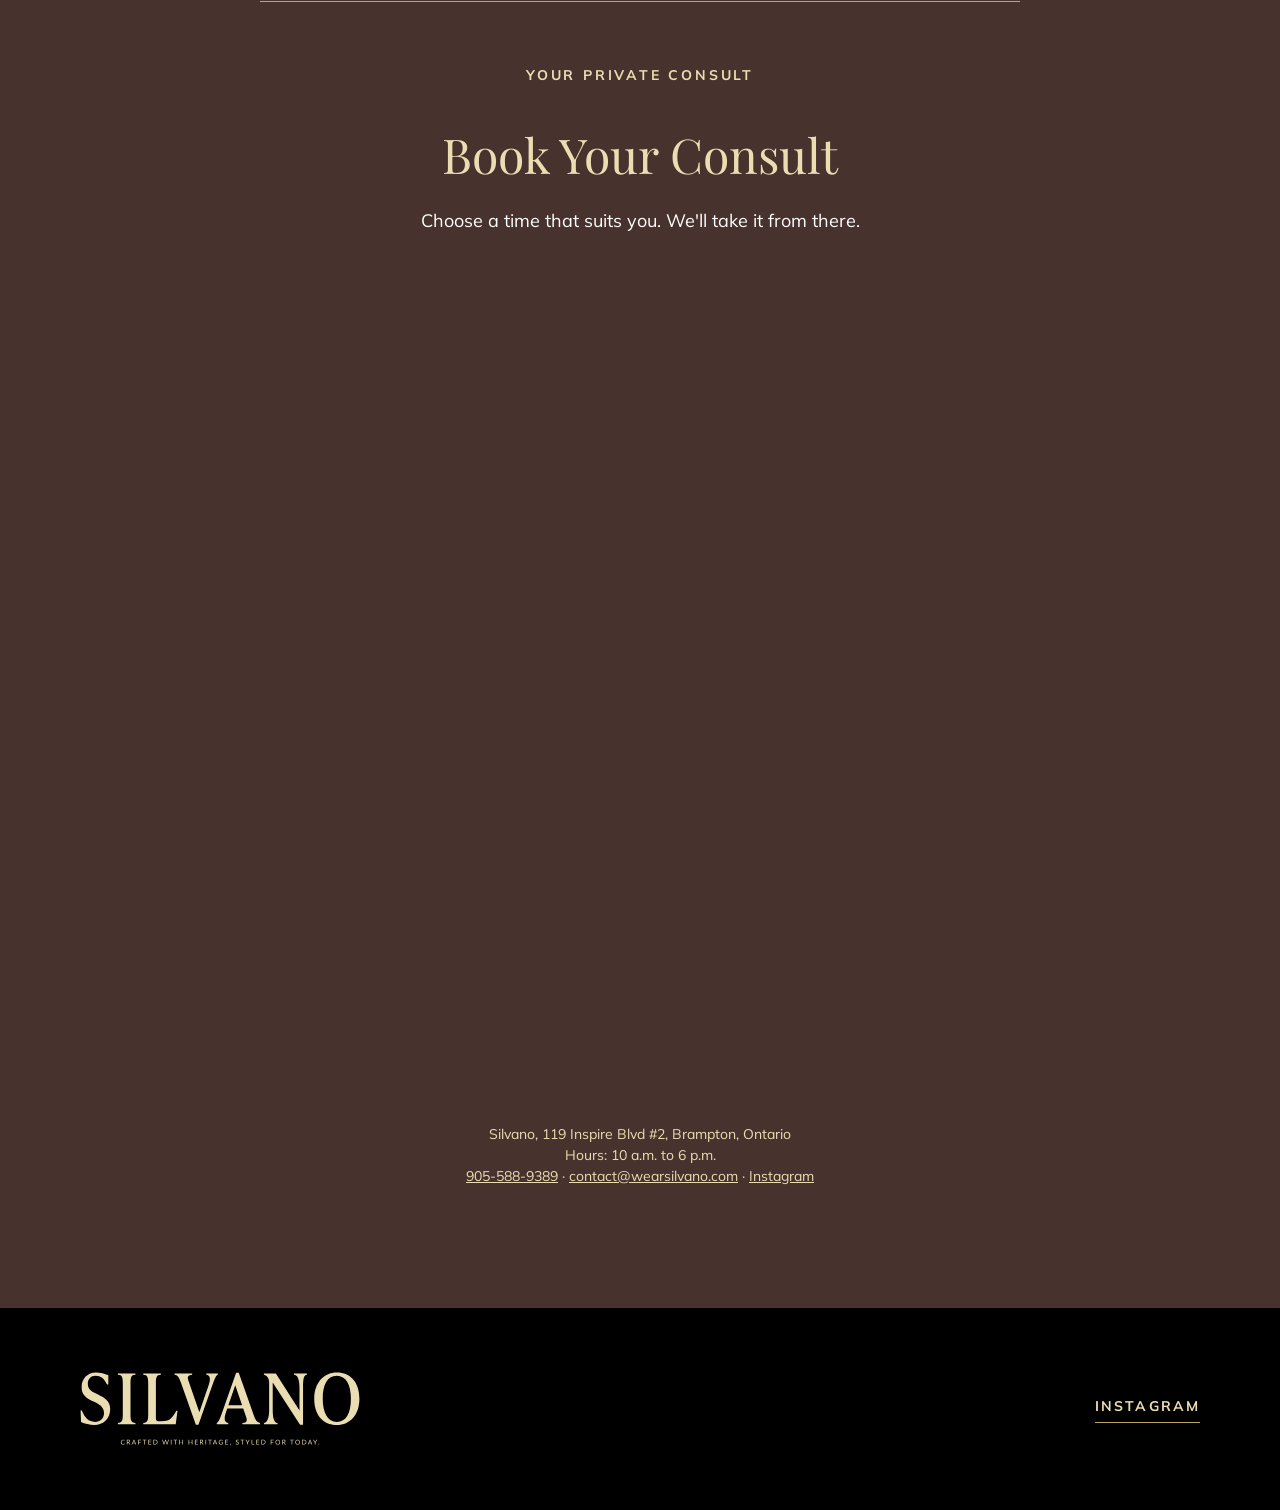
==== commit 796ffd25: "Wedding v3 (real grooms) and business B v3 (real-work gallery); Google review and full logo on both " ====
--- a/business/index.html
+++ b/business/index.html
@@ -17,7 +17,7 @@
 <body data-story="business">
 
 <header class="site-header">
-  <a href="https://wearsilvano.com" aria-label="Silvano home"><img src="../assets/img/silvano-wordmark-cream.svg" alt="Silvano" width="140" height="28"></a>
+  <a href="https://wearsilvano.com" aria-label="Silvano home"><img src="../assets/img/silvano-logo-cream.svg" alt="Silvano, crafted with heritage, styled for today" width="260" height="69"></a>
 </header>
 
 <main>
@@ -38,7 +38,32 @@
       <p class="body">Custom business suits and Formal Wear for professionals and leaders, crafted with intention and fitted one-on-one in Brampton.</p>
       <div class="hero-actions">
         <a class="sv-btn" href="#book" data-book>Book Your Consult</a>
-        <a class="sv-link" href="#craft">The Craft</a>
+        <a class="sv-link" href="#collection">See the Work</a>
+      </div>
+      <p class="hero-note">Private, one-on-one consult in Brampton · Alterations included until the fit is right.</p>
+    </div>
+  </section>
+
+  <section id="collection" class="chapter" aria-labelledby="collection-title">
+    <div class="wrap">
+      <div class="center-head reveal">
+        <p class="eyebrow">The Collection</p>
+        <h2 id="collection-title" class="h2">A Look Inside Silvano</h2>
+        <p class="body">Every suit begins with your choice of fabric, then a cut shaped around you and no one else.</p>
+      </div>
+      <ul class="collection">
+        <li><figure><div class="figure push"><img src="../assets/img/real-grey.jpg" alt="A dove grey single-breasted suit with a striped tie, on a mannequin in the Silvano store" width="1080" height="1350" loading="lazy"></div><figcaption>Dove grey, single-breasted</figcaption></figure></li>
+        <li><figure><div class="figure push"><img src="../assets/img/real-navy-pinstripe.jpg" alt="A navy pinstripe double-breasted suit with a lilac tie and pink pocket square" width="1080" height="1350" loading="lazy"></div><figcaption>Navy pinstripe, double-breasted</figcaption></figure></li>
+        <li><figure><div class="figure push"><img src="../assets/img/real-charcoal.jpg" alt="A charcoal suit with a violet tie and a fine-stripe shirt" width="1080" height="1350" loading="lazy"></div><figcaption>Charcoal two-piece, violet tie</figcaption></figure></li>
+        <li><figure><div class="figure push"><img src="../assets/img/real-sand.jpg" alt="A sand three-piece suit with an open-collar white shirt" width="1080" height="1350" loading="lazy"></div><figcaption>Sand three-piece</figcaption></figure></li>
+        <li><figure><div class="figure push"><img src="../assets/img/real-skyblue.jpg" alt="A sky blue jacket with a pink tie and a patterned pocket square" width="1080" height="1350" loading="lazy"></div><figcaption>Sky blue jacket, pink tie</figcaption></figure></li>
+        <li><figure><div class="figure push"><img src="../assets/img/real-pocket.jpg" alt="Close-up of a patterned pocket square in a sky blue jacket" width="1080" height="1350" loading="lazy"></div><figcaption>The finishing touch</figcaption></figure></li>
+        <li><figure><div class="figure push"><img src="../assets/img/real-lining.jpg" alt="A paisley jacket lining with the Silvano label" width="1080" height="1350" loading="lazy"></div><figcaption>The Silvano lining</figcaption></figure></li>
+        <li><figure><div class="figure push"><img src="../assets/img/real-store.jpg" alt="A finished look on display in the Silvano store in Brampton" width="1080" height="1350" loading="lazy"></div><figcaption>Our Brampton store</figcaption></figure></li>
+      </ul>
+      <div class="cta-block">
+        <a class="sv-btn" href="#book" data-book>Book Your Consult</a>
+        <p class="small">Private, one-on-one, at our Brampton store.</p>
       </div>
     </div>
   </section>
@@ -60,6 +85,20 @@
         <p class="eyebrow">The Look</p>
         <h2 id="look-title" class="pull">Every detail <em>considered</em>. Nothing in excess.</h2>
         <p class="body">A navy single-breasted suit, a light blue fine-stripe shirt and a lavender knit tie. For the boardroom, the client meeting and the evening that follows, each suit is shaped around the man who wears it.</p>
+      </div>
+    </div>
+  </section>
+
+  <section id="details" class="chapter chapter--tight" aria-labelledby="details-title">
+    <div class="wrap">
+      <div class="center-head reveal">
+        <p class="eyebrow">In the Details</p>
+        <h2 id="details-title" class="h2">Attention Beyond the Garment</h2>
+      </div>
+      <div class="details">
+        <div class="figure push"><img src="../assets/img/real-detail-collar.jpg" alt="A pink tie knotted on a lilac shirt under a sky blue jacket" width="900" height="900" loading="lazy"></div>
+        <div class="figure push"><img src="../assets/img/real-detail-tie.jpg" alt="A violet textured tie on a blue fine-stripe shirt" width="900" height="900" loading="lazy"></div>
+        <div class="figure push"><img src="../assets/img/real-detail-pocket.jpg" alt="A folded silk pocket square in a charcoal jacket" width="900" height="900" loading="lazy"></div>
       </div>
     </div>
   </section>
@@ -93,6 +132,10 @@
 
   <section id="book" class="chapter chapter--espresso book-b" aria-labelledby="book-title">
     <div class="wrap">
+      <figure class="review reveal">
+        <blockquote><p style="margin:0">&ldquo;Had a fantastic experience with Silvano getting a suit for a special event. From the very beginning, they made the entire process easy and enjoyable. Their service, patience, and attention to detail really stood out, and they were there every step of the way to make sure everything was exactly how I wanted it.&rdquo;</p></blockquote>
+        <figcaption>Darshvir Grewal, Google review</figcaption>
+      </figure>
       <div class="chapter-copy reveal">
         <p class="eyebrow">Your Private Consult</p>
         <h2 id="book-title" class="h2">Book Your Consult</h2>
@@ -113,8 +156,7 @@
 
 <footer class="site-footer">
   <div class="wrap">
-    <img src="../assets/img/silvano-wordmark-cream.svg" alt="Silvano" width="120" height="24" loading="lazy">
-    <p class="small">Crafted with heritage, styled for today.</p>
+    <img src="../assets/img/silvano-logo-cream.svg" alt="Silvano, crafted with heritage, styled for today" width="280" height="74">
     <a class="sv-link" href="https://www.instagram.com/wearsilvano/" target="_blank" rel="noopener">Instagram</a>
   </div>
 </footer>
--- a/assets/css/silvano.css
+++ b/assets/css/silvano.css
@@ -123,3 +123,35 @@
   .hero-copy > * { max-width: 620px; }
   .sticky-book { display: none; }
 }
+
+/* Client review, placed above the booking calendar */
+.review { margin: 0 0 var(--space-6); padding: var(--space-5) 0; border-top: 1px solid var(--gold); border-bottom: 1px solid var(--gold); max-width: 760px; }
+.review blockquote { margin: 0; font-family: var(--font-display); font-style: italic; font-size: 22px; line-height: 1.45; color: var(--cream); }
+.review figcaption { margin-top: var(--space-4); font-size: 13px; font-weight: 700; letter-spacing: 0.15em; text-transform: uppercase; color: var(--cream); }
+@media (min-width: 1024px) { .review blockquote { font-size: 28px; } .review figcaption { font-size: 14px; } }
+.book-b .review { margin-left: auto; margin-right: auto; text-align: center; }
+
+/* Full logo lockup (wordmark + tagline) */
+.site-header img { width: 200px; }
+.site-footer img { width: 280px; }
+@media (min-width: 768px) { .site-header img { width: 260px; } }
+
+/* Real grooms mosaic (wedding) */
+.sec-head { display: flex; flex-direction: column; align-items: center; gap: var(--space-4); text-align: center; max-width: 680px; margin: 0 auto var(--space-5); }
+.grooms { display: grid; grid-template-columns: repeat(2, minmax(0, 1fr)); grid-auto-flow: dense; gap: var(--space-2); }
+.groom { position: relative; margin: 0; overflow: hidden; background: var(--black); }
+.groom img { position: absolute; inset: 0; width: 100%; height: 100%; object-fit: cover; }
+.groom--tall { aspect-ratio: 2 / 3; }
+.groom--wide { grid-column: 1 / -1; aspect-ratio: 3 / 2; }
+.groom figcaption { position: absolute; left: 0; right: 0; bottom: 0; padding: var(--space-2) var(--space-3); background: var(--overlay); font-size: 13px; line-height: 1.4; color: var(--cream); }
+.sec-cta { display: flex; flex-direction: column; align-items: center; gap: var(--space-3); text-align: center; margin-top: var(--space-5); }
+.sec-cta .small { margin: 0; color: var(--cream); }
+.credit { margin: var(--space-3) 0 0; font-size: 12px; line-height: 1.5; color: var(--cream); text-align: center; }
+@media (min-width: 1024px) {
+  .grooms { grid-template-columns: repeat(4, minmax(0, 1fr)); gap: var(--space-3); }
+  .groom--tall { aspect-ratio: auto; grid-row: 1 / 3; }
+  .groom--tall:first-child { grid-column: 1; }
+  .groom--tall:last-child { grid-column: 4; }
+  .groom--wide { grid-column: 2 / 4; }
+  .groom figcaption { font-size: 14px; }
+}
--- a/assets/css/silvano-b.css
+++ b/assets/css/silvano-b.css
@@ -67,3 +67,21 @@
   .hero-b--wide .tri-main video, .hero-b--wide .tri-main img { object-position: center 12%; }
   .hero-b--wide .hero-b-copy { padding: 0 var(--space-5) var(--space-6); }
 }
+
+/* v3: real-work gallery, detail strip, expectation line, repeated booking */
+.hero-note { margin: 0; font-size: 13px; line-height: 1.5; letter-spacing: 0.04em; color: var(--cream); }
+.collection { display: grid; grid-template-columns: repeat(2, minmax(0, 1fr)); gap: var(--space-4) var(--space-3); margin: 0; padding: 0; list-style: none; }
+.collection figure { margin: 0; }
+.collection .figure { aspect-ratio: 4 / 5; }
+.collection figcaption { margin-top: var(--space-2); font-size: 13px; line-height: 1.4; color: var(--cream); }
+.cta-block { display: flex; flex-direction: column; align-items: center; gap: var(--space-3); text-align: center; margin-top: var(--space-5); }
+.cta-block .small { margin: 0; color: var(--cream); }
+.details { display: grid; grid-template-columns: repeat(3, minmax(0, 1fr)); gap: var(--space-2); }
+.details .figure { aspect-ratio: 1 / 1; }
+.chapter--tight { padding-top: var(--space-5); }
+@media (min-width: 768px) {
+  .collection { grid-template-columns: repeat(4, minmax(0, 1fr)); gap: var(--space-5) var(--space-4); }
+  .details { gap: var(--space-4); }
+  .hero-note { font-size: 14px; }
+  .collection figcaption { font-size: 14px; }
+}
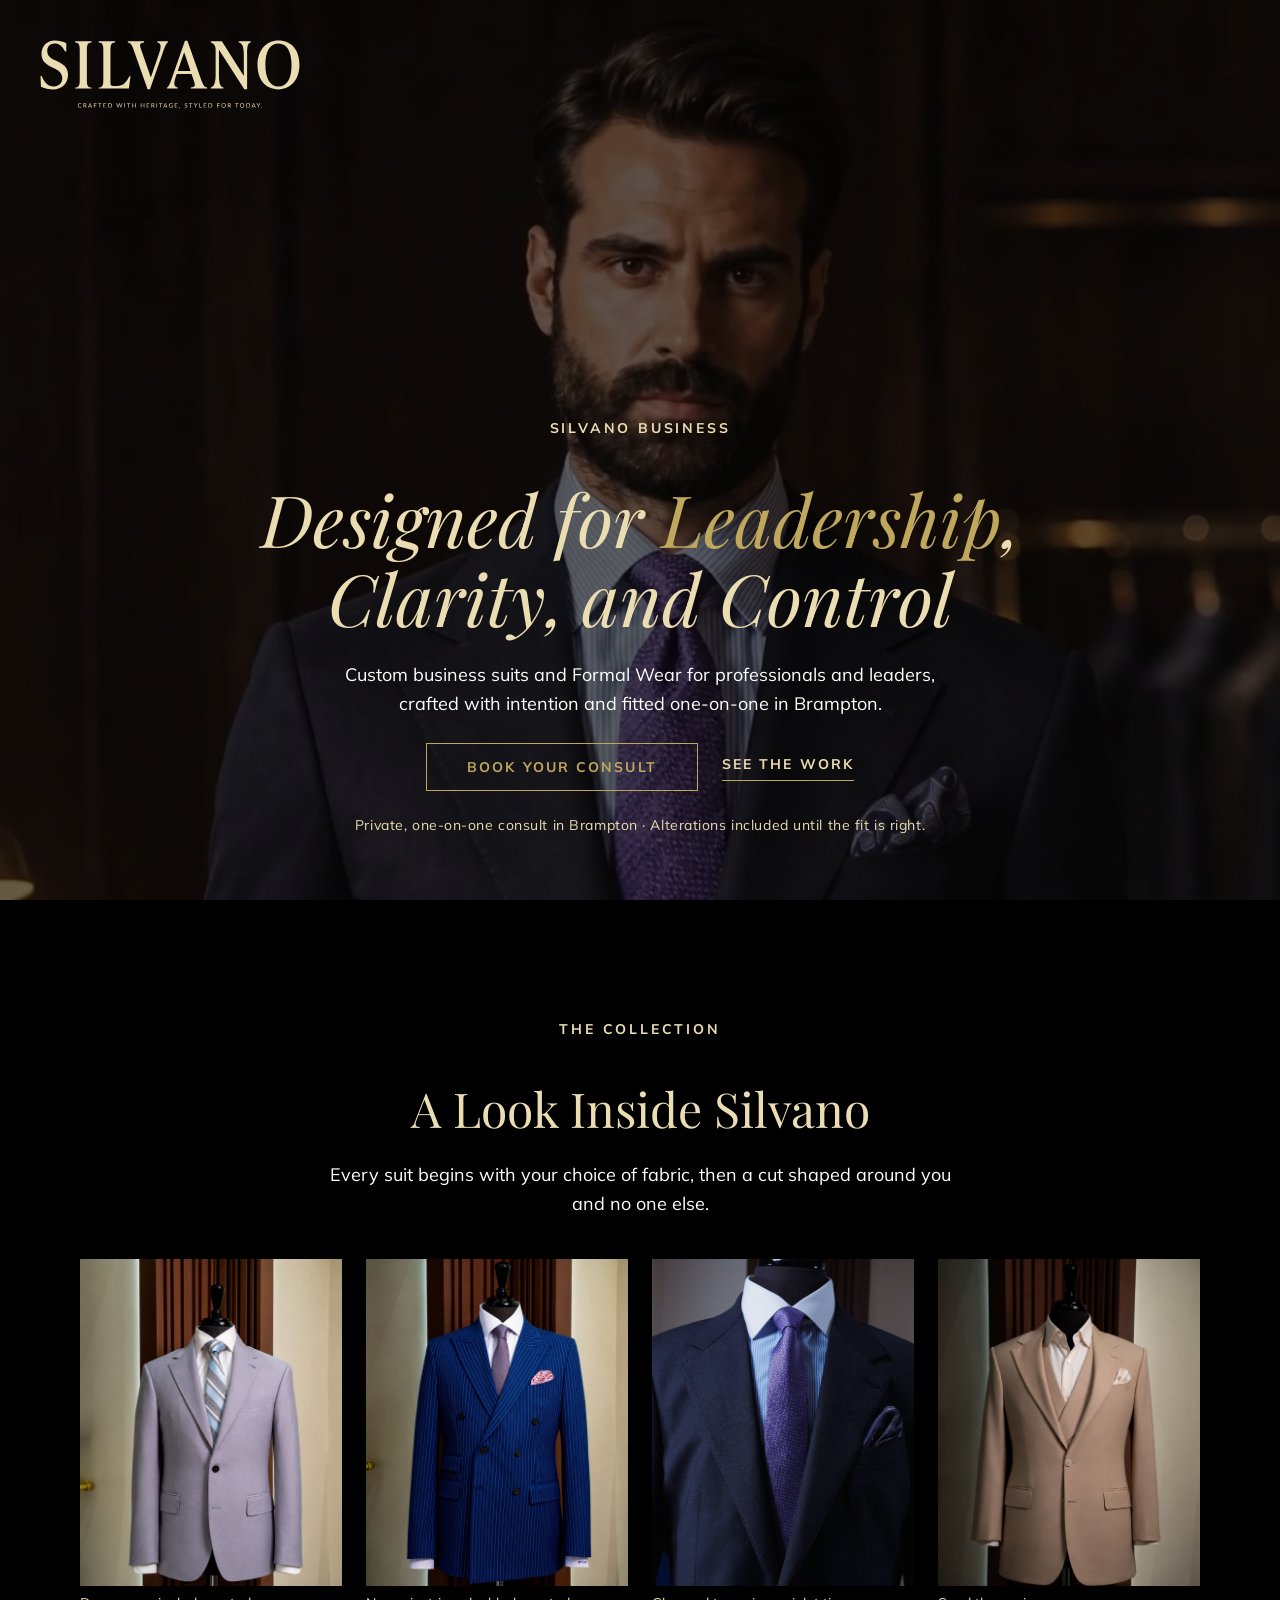
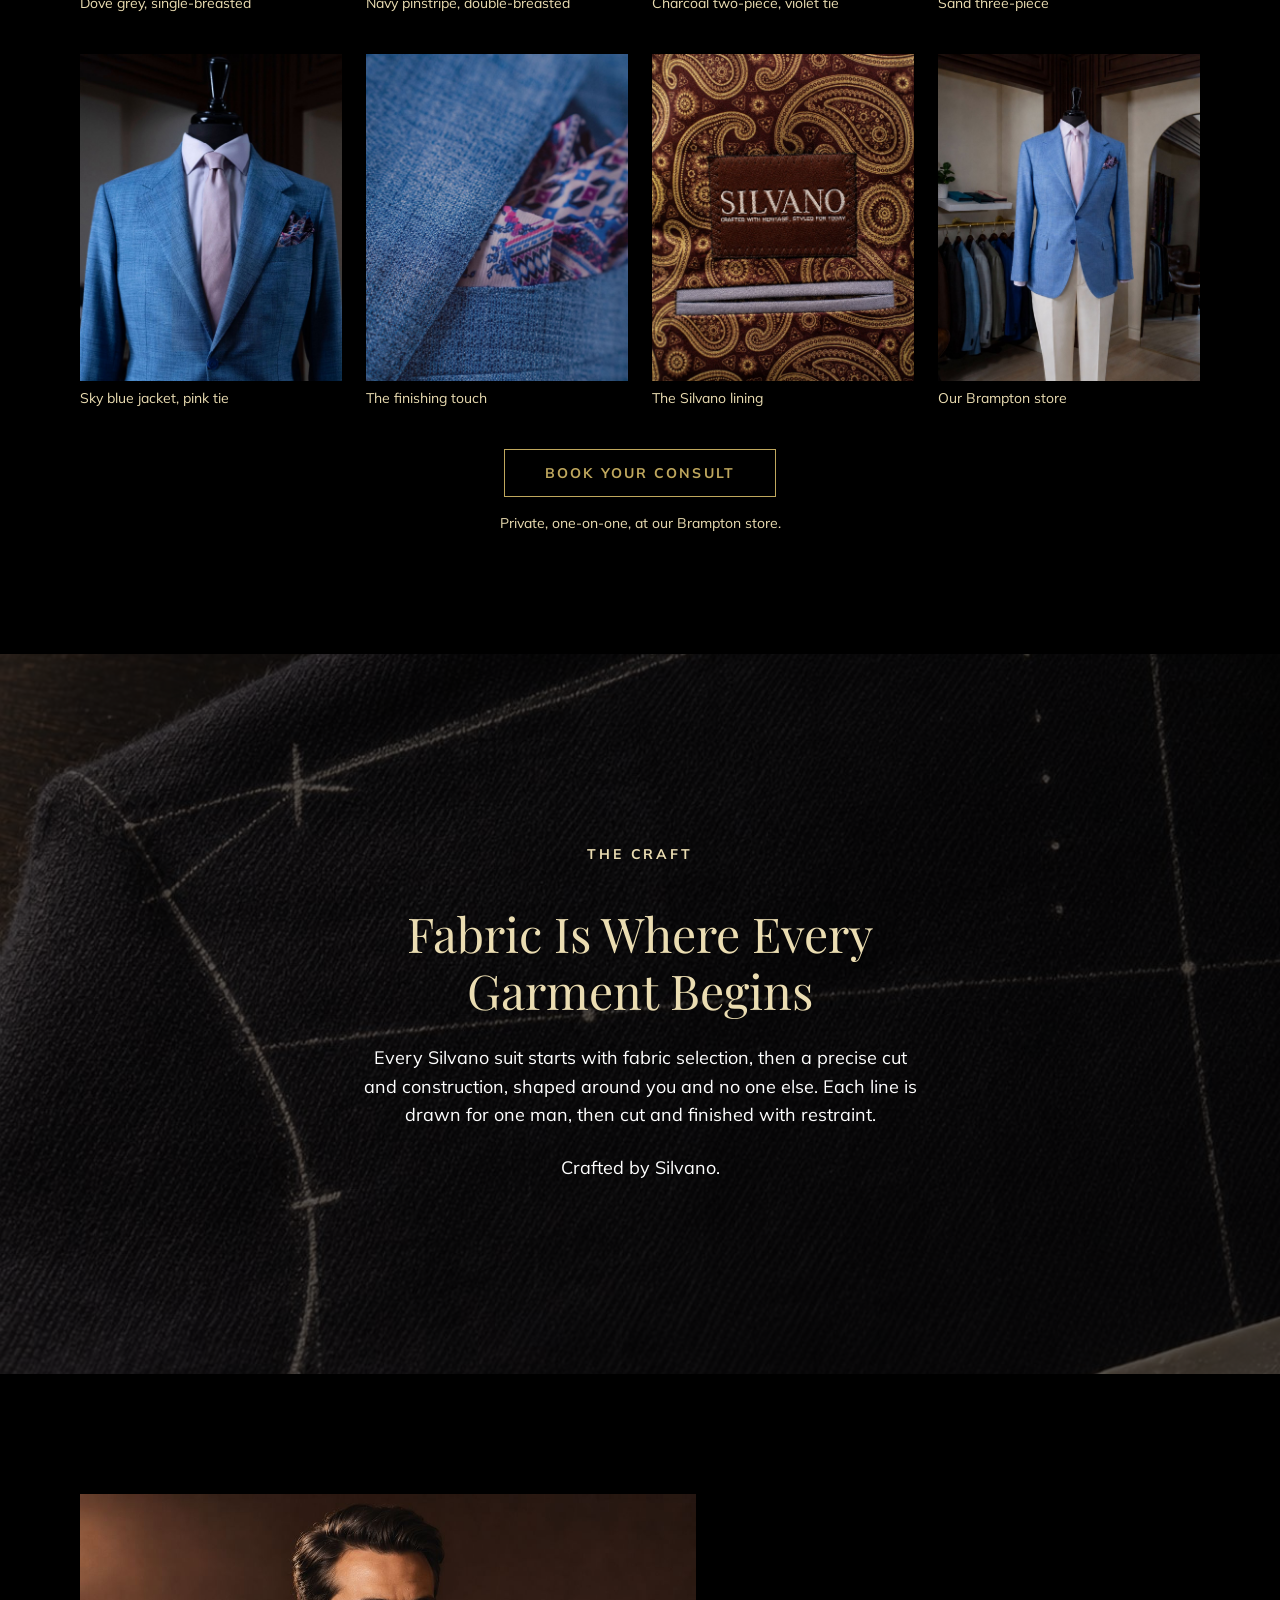
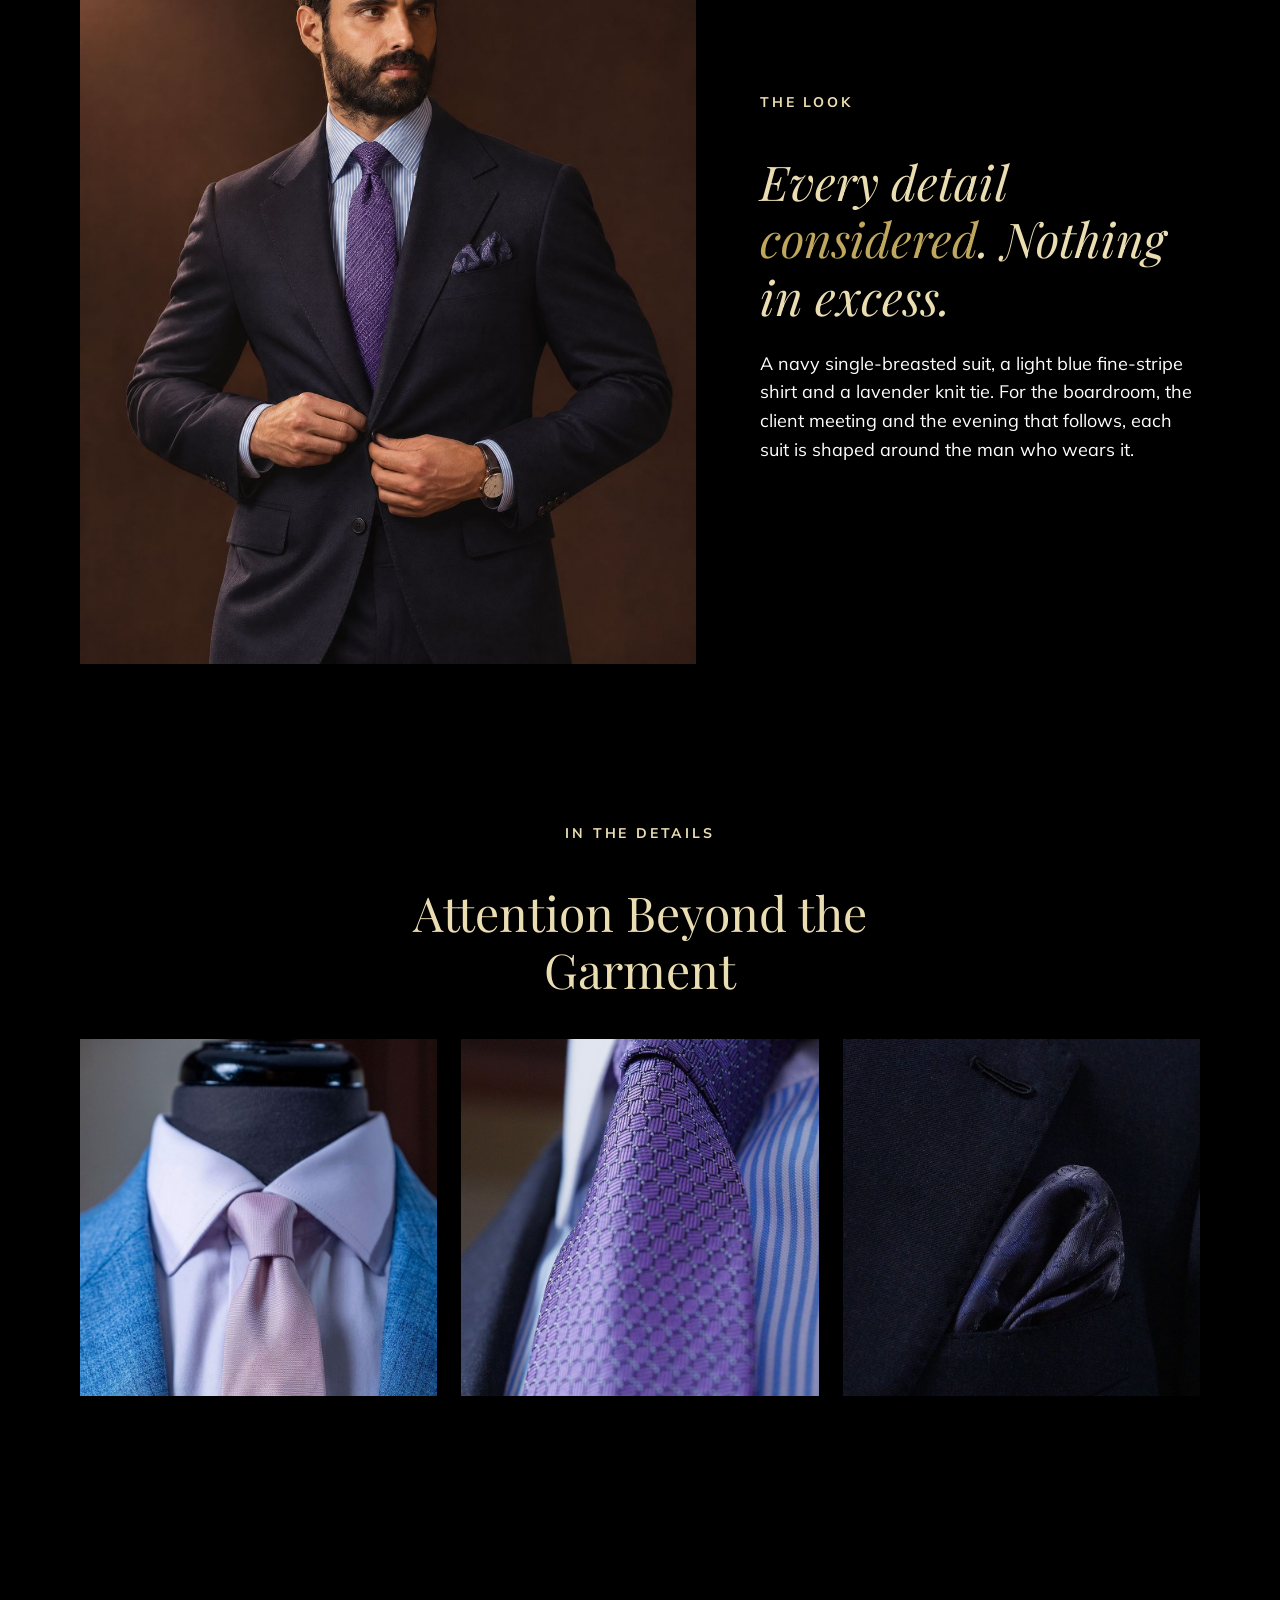
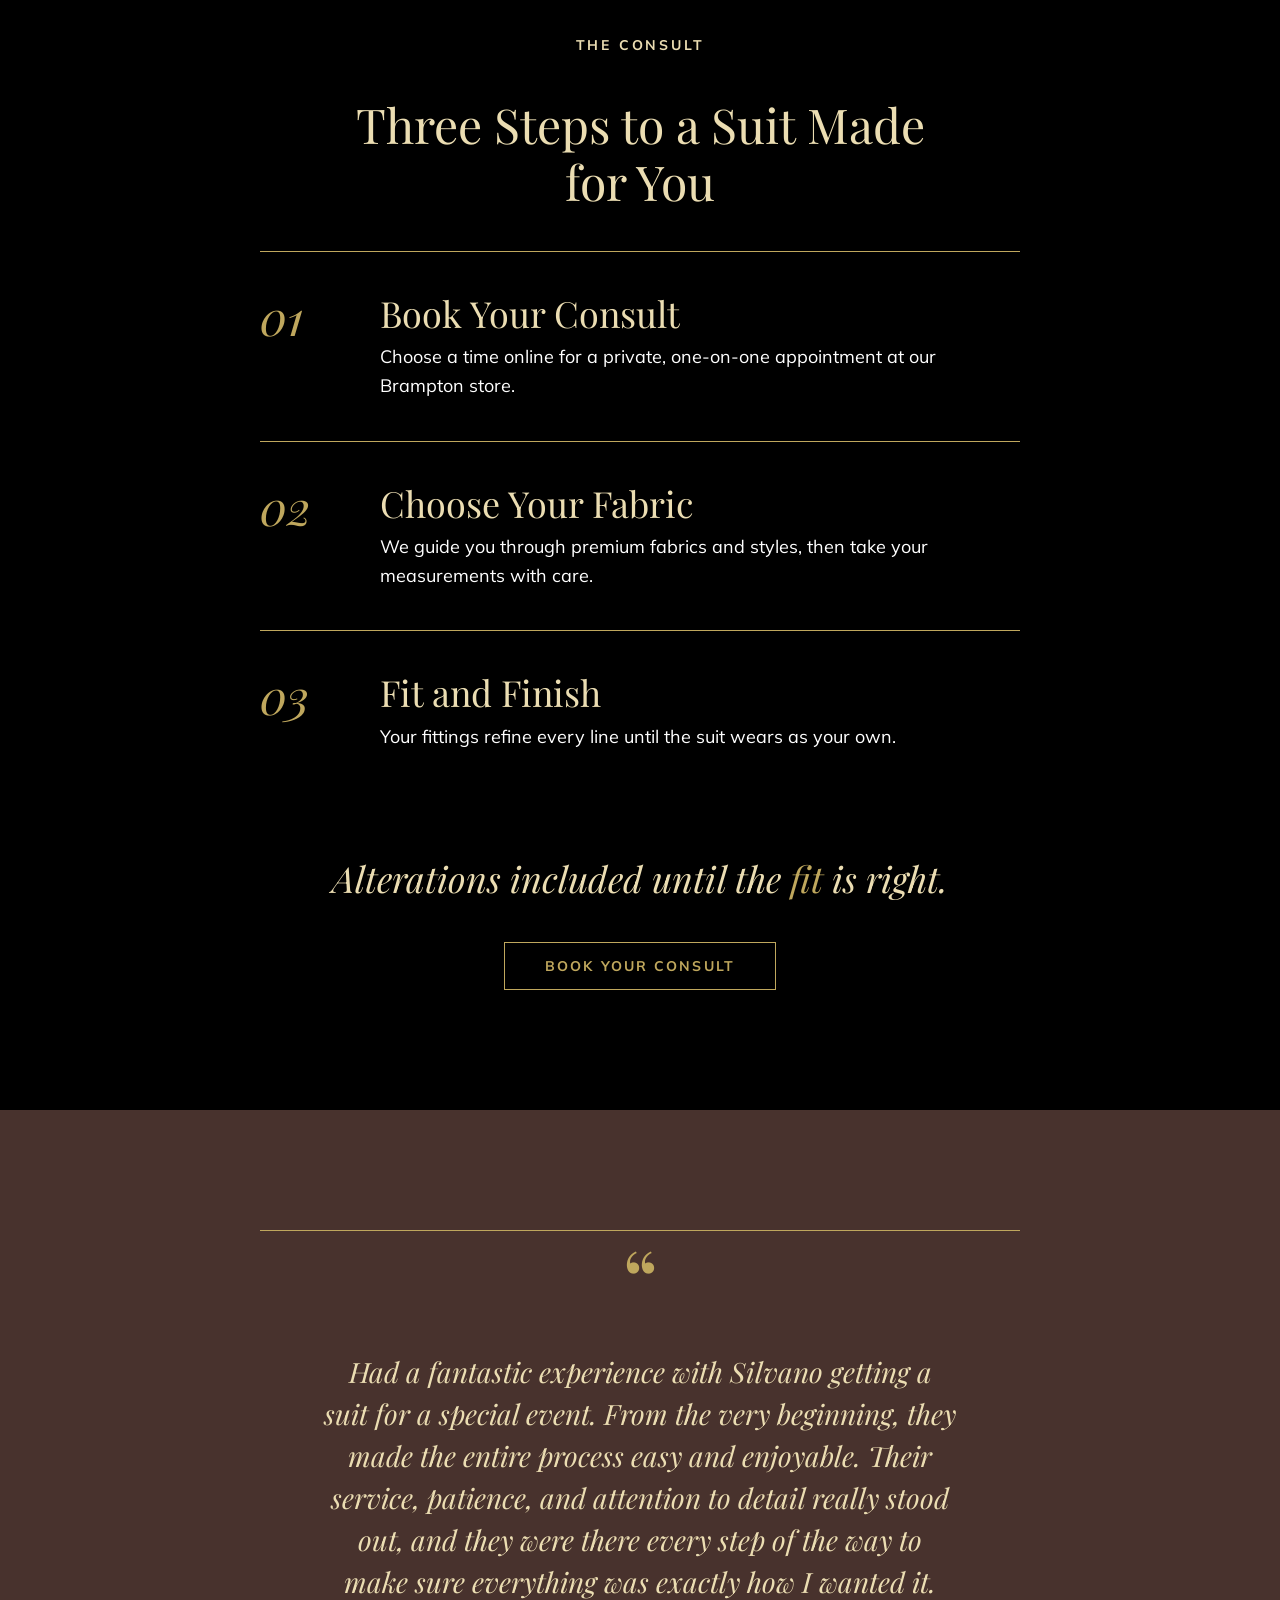
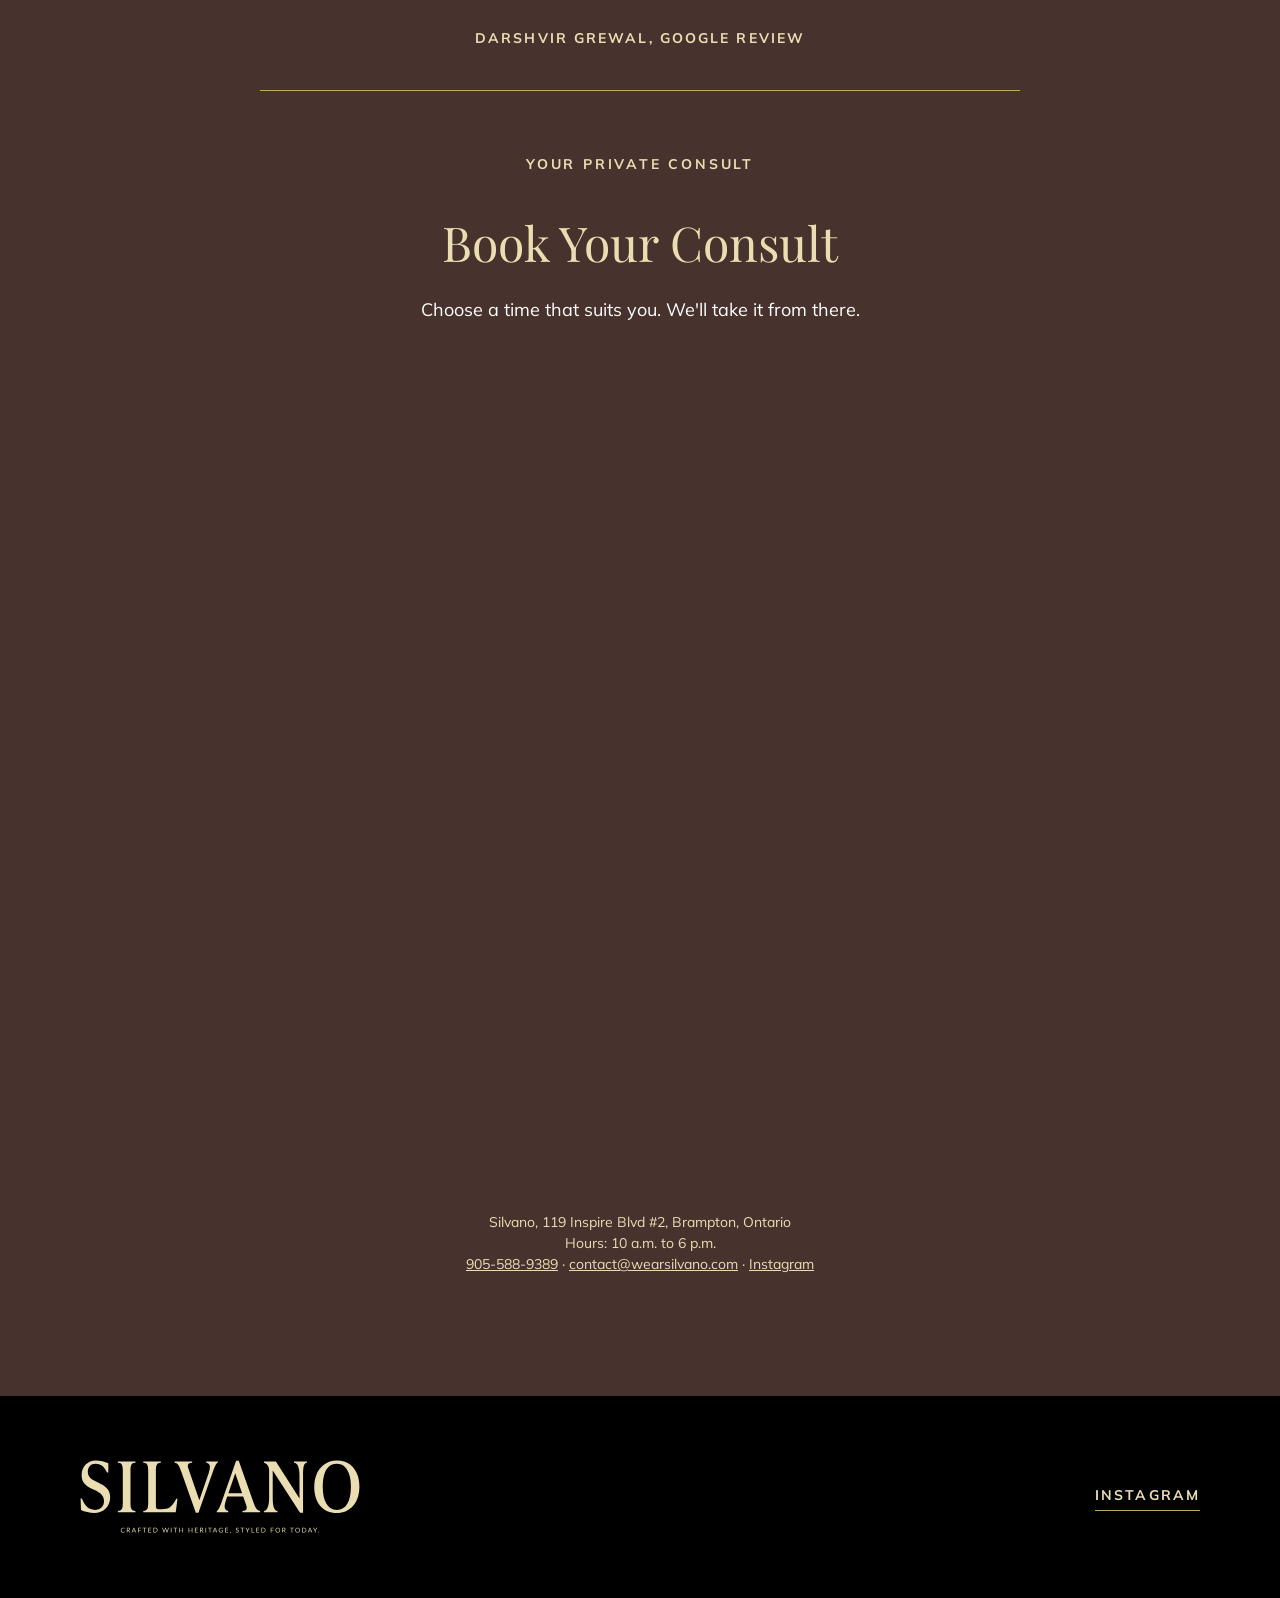
==== commit eb24d5dd: "Fix stale CSS on phones (cache headers + versioned links); phone-first review styling Co-Authored-By" ====
--- a/business/index.html
+++ b/business/index.html
@@ -8,8 +8,8 @@
 <meta name="theme-color" content="#000000">
 <link rel="preload" href="../assets/fonts/PlayfairDisplay-Italic-Variable.woff2" as="font" type="font/woff2" crossorigin>
 <link rel="preload" href="../assets/img/business-hero-poster.jpg" as="image">
-<link rel="stylesheet" href="../assets/css/silvano.css">
-<link rel="stylesheet" href="../assets/css/silvano-b.css">
+<link rel="stylesheet" href="../assets/css/silvano.css?v=20261124b">
+<link rel="stylesheet" href="../assets/css/silvano-b.css?v=20261124b">
 <!-- Meta Pixel -->
 <script>!function(f,b,e,v,n,t,s){if(f.fbq)return;n=f.fbq=function(){n.callMethod?n.callMethod.apply(n,arguments):n.queue.push(arguments)};if(!f._fbq)f._fbq=n;n.push=n;n.loaded=!0;n.version='2.0';n.queue=[];t=b.createElement(e);t.async=!0;t.src=v;s=b.getElementsByTagName(e)[0];s.parentNode.insertBefore(t,s)}(window,document,'script','https://connect.facebook.net/en_US/fbevents.js');fbq('init','2497570824508447');fbq('track','PageView');</script>
 <noscript><img height="1" width="1" style="display:none" alt="" src="https://www.facebook.com/tr?id=2497570824508447&amp;ev=PageView&amp;noscript=1"></noscript>
@@ -133,7 +133,7 @@
   <section id="book" class="chapter chapter--espresso book-b" aria-labelledby="book-title">
     <div class="wrap">
       <figure class="review reveal">
-        <blockquote><p style="margin:0">&ldquo;Had a fantastic experience with Silvano getting a suit for a special event. From the very beginning, they made the entire process easy and enjoyable. Their service, patience, and attention to detail really stood out, and they were there every step of the way to make sure everything was exactly how I wanted it.&rdquo;</p></blockquote>
+        <blockquote><p style="margin:0">Had a fantastic experience with Silvano getting a suit for a special event. From the very beginning, they made the entire process easy and enjoyable. Their service, patience, and attention to detail really stood out, and they were there every step of the way to make sure everything was exactly how I wanted it.</p></blockquote>
         <figcaption>Darshvir Grewal, Google review</figcaption>
       </figure>
       <div class="chapter-copy reveal">
@@ -163,6 +163,6 @@
 
 <div class="sticky-book"><a class="sv-btn" href="#book" data-book>Book Your Consult</a></div>
 
-<script src="../assets/js/silvano.js"></script>
+<script src="../assets/js/silvano.js?v=20261124b"></script>
 </body>
 </html>
--- a/assets/css/silvano.css
+++ b/assets/css/silvano.css
@@ -155,3 +155,12 @@
   .groom--wide { grid-column: 2 / 4; }
   .groom figcaption { font-size: 14px; }
 }
+
+/* Review: phone-first typography */
+.review { position: relative; padding: var(--space-6) var(--space-3) var(--space-5); text-align: center; margin-left: auto; margin-right: auto; }
+.review::before { content: "\201C"; position: absolute; top: 4px; left: 50%; transform: translateX(-50%); font-family: var(--font-display); font-size: 64px; line-height: 1; color: var(--gold); }
+.review blockquote { font-size: 19px; line-height: 1.5; }
+.review blockquote p::before, .review blockquote p::after { content: none; }
+.review figcaption { font-size: 12px; }
+@media (min-width: 768px) { .review { padding: var(--space-7) var(--space-6) var(--space-5); } .review::before { font-size: 88px; } .review blockquote { font-size: 24px; } }
+@media (min-width: 1024px) { .review blockquote { font-size: 28px; } .review figcaption { font-size: 14px; } }
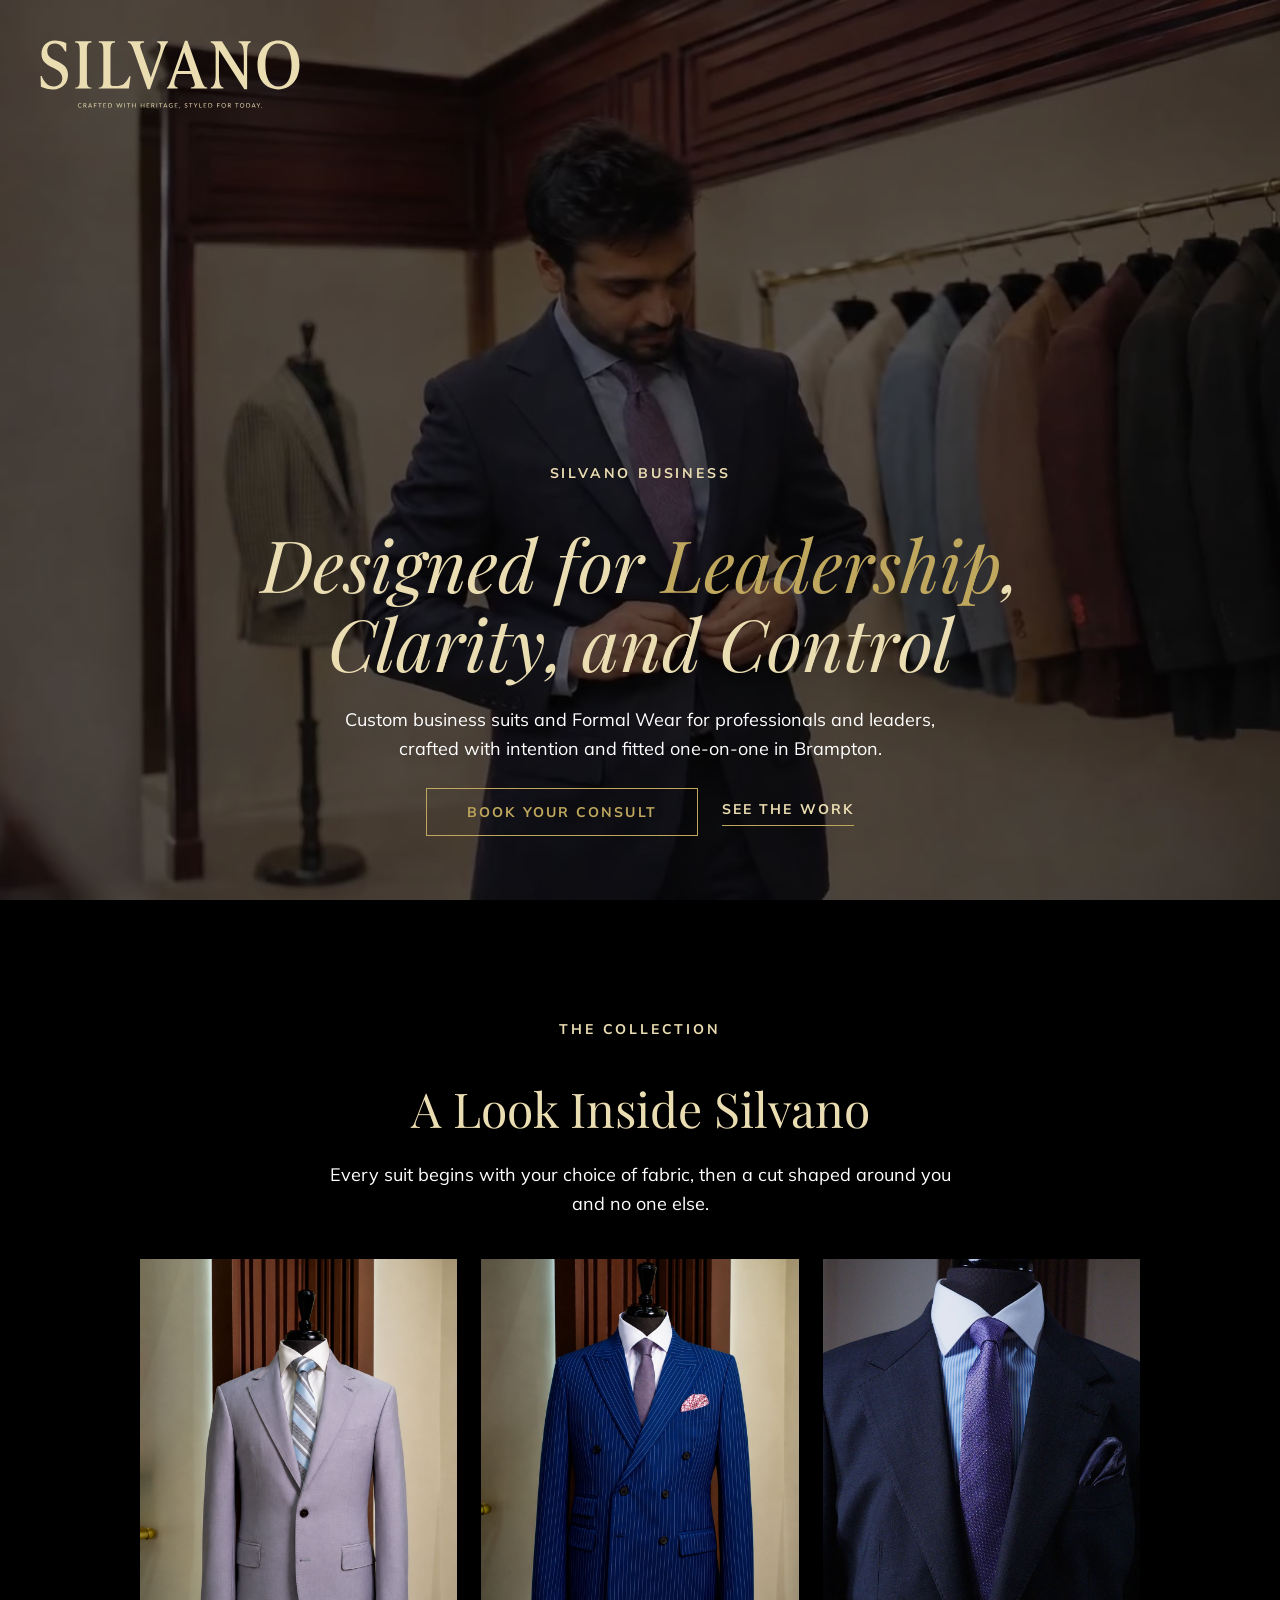
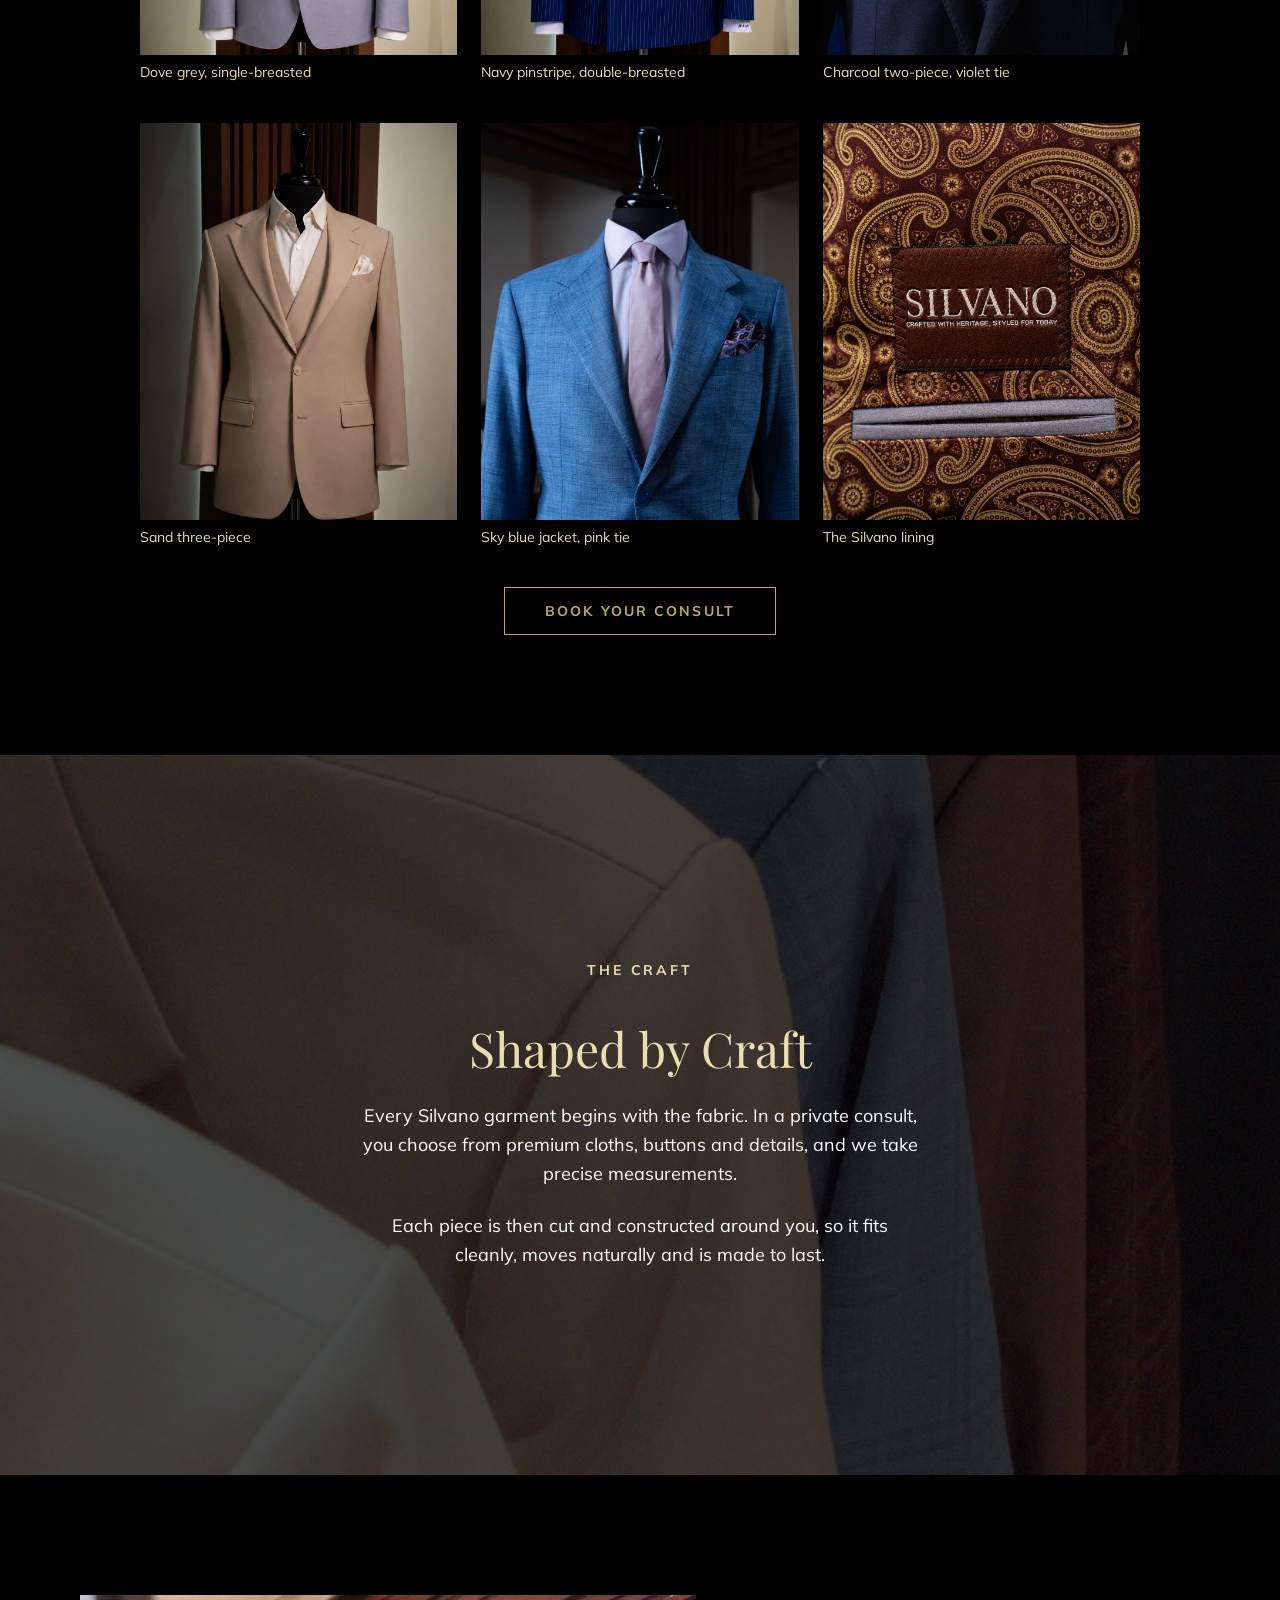
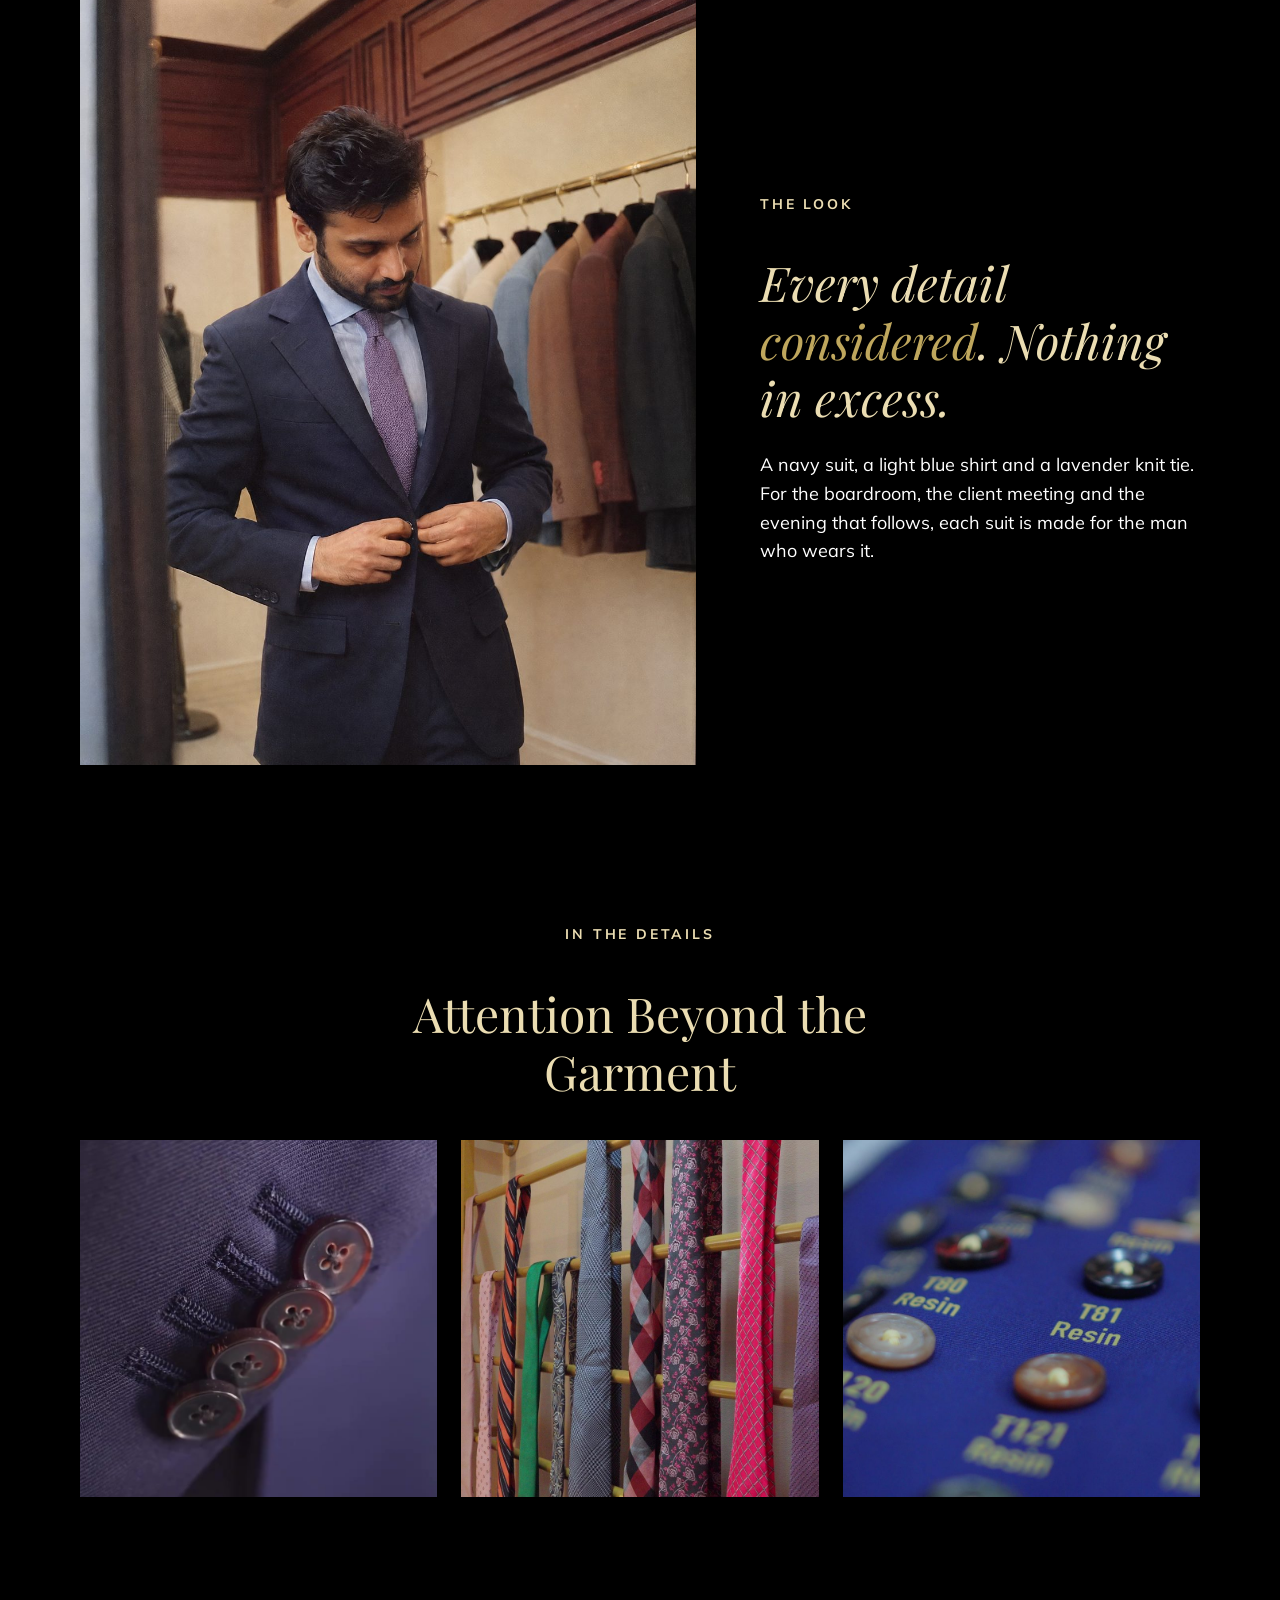
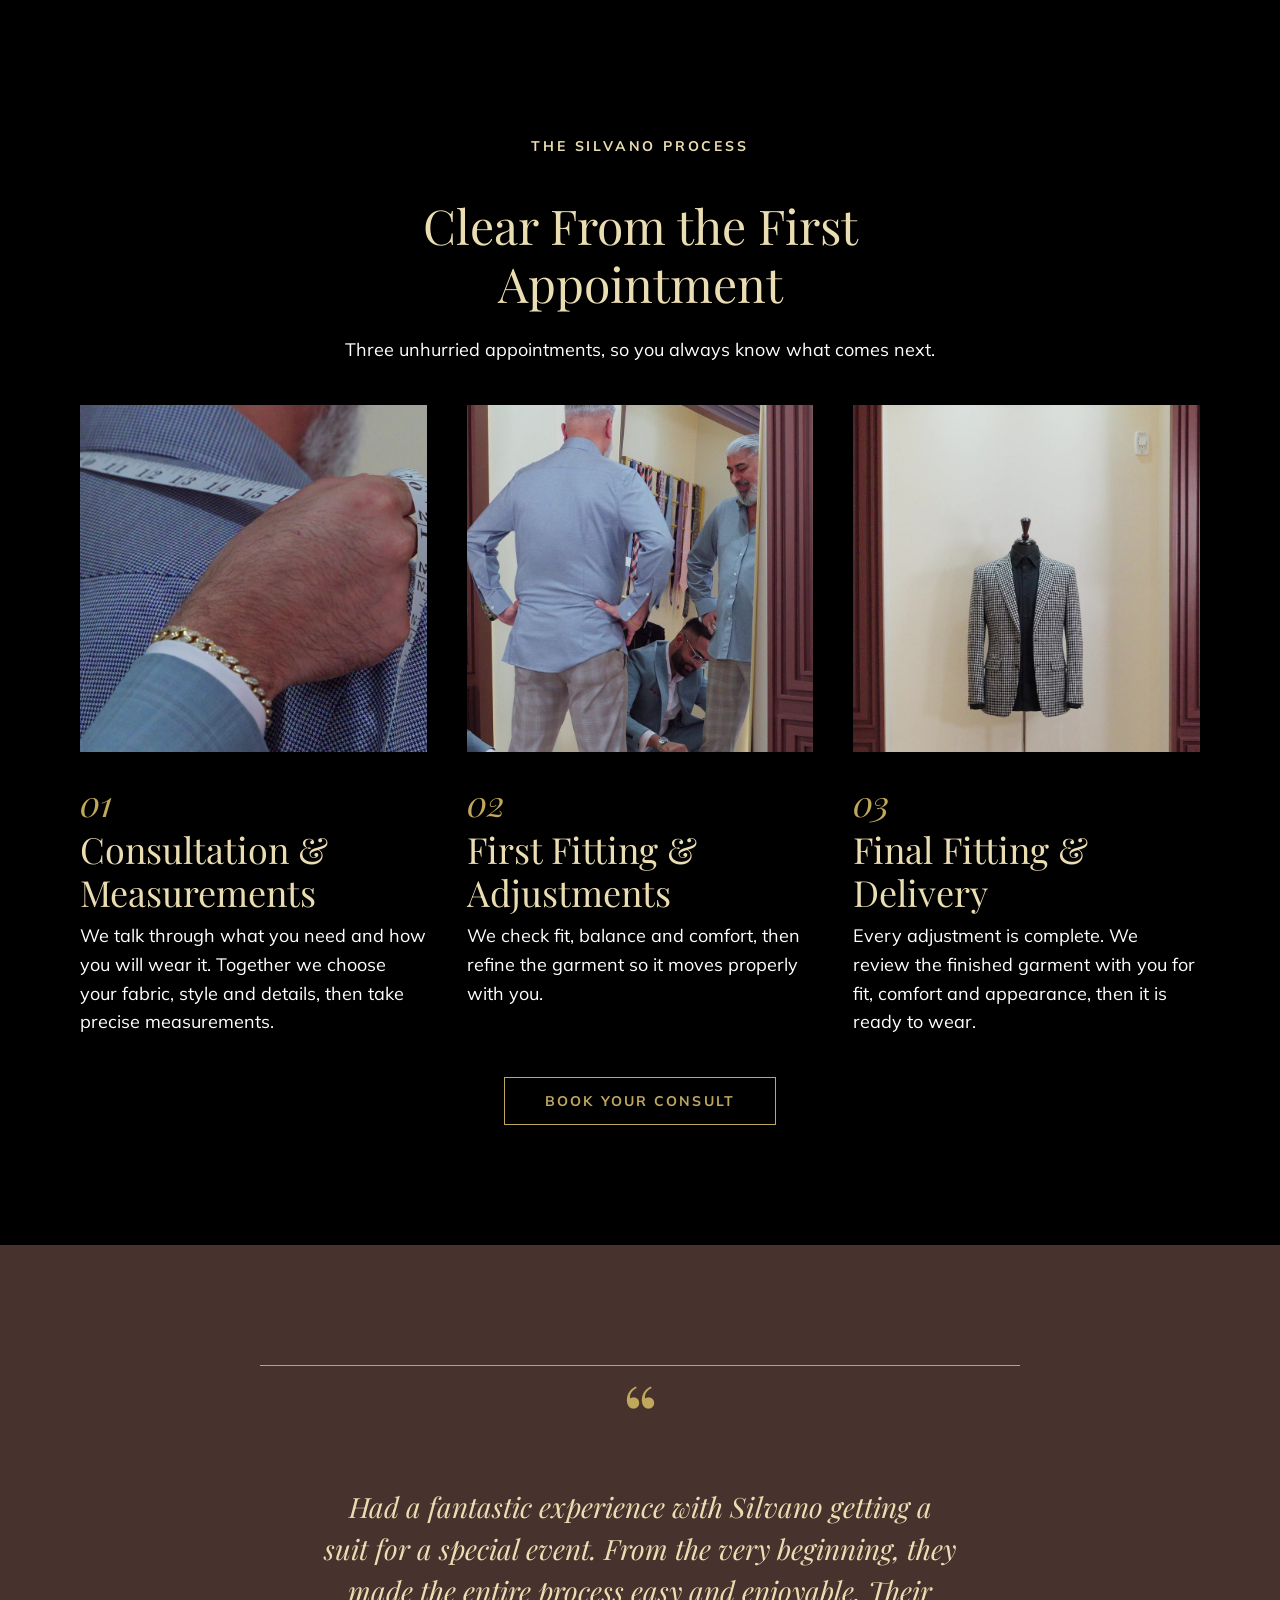
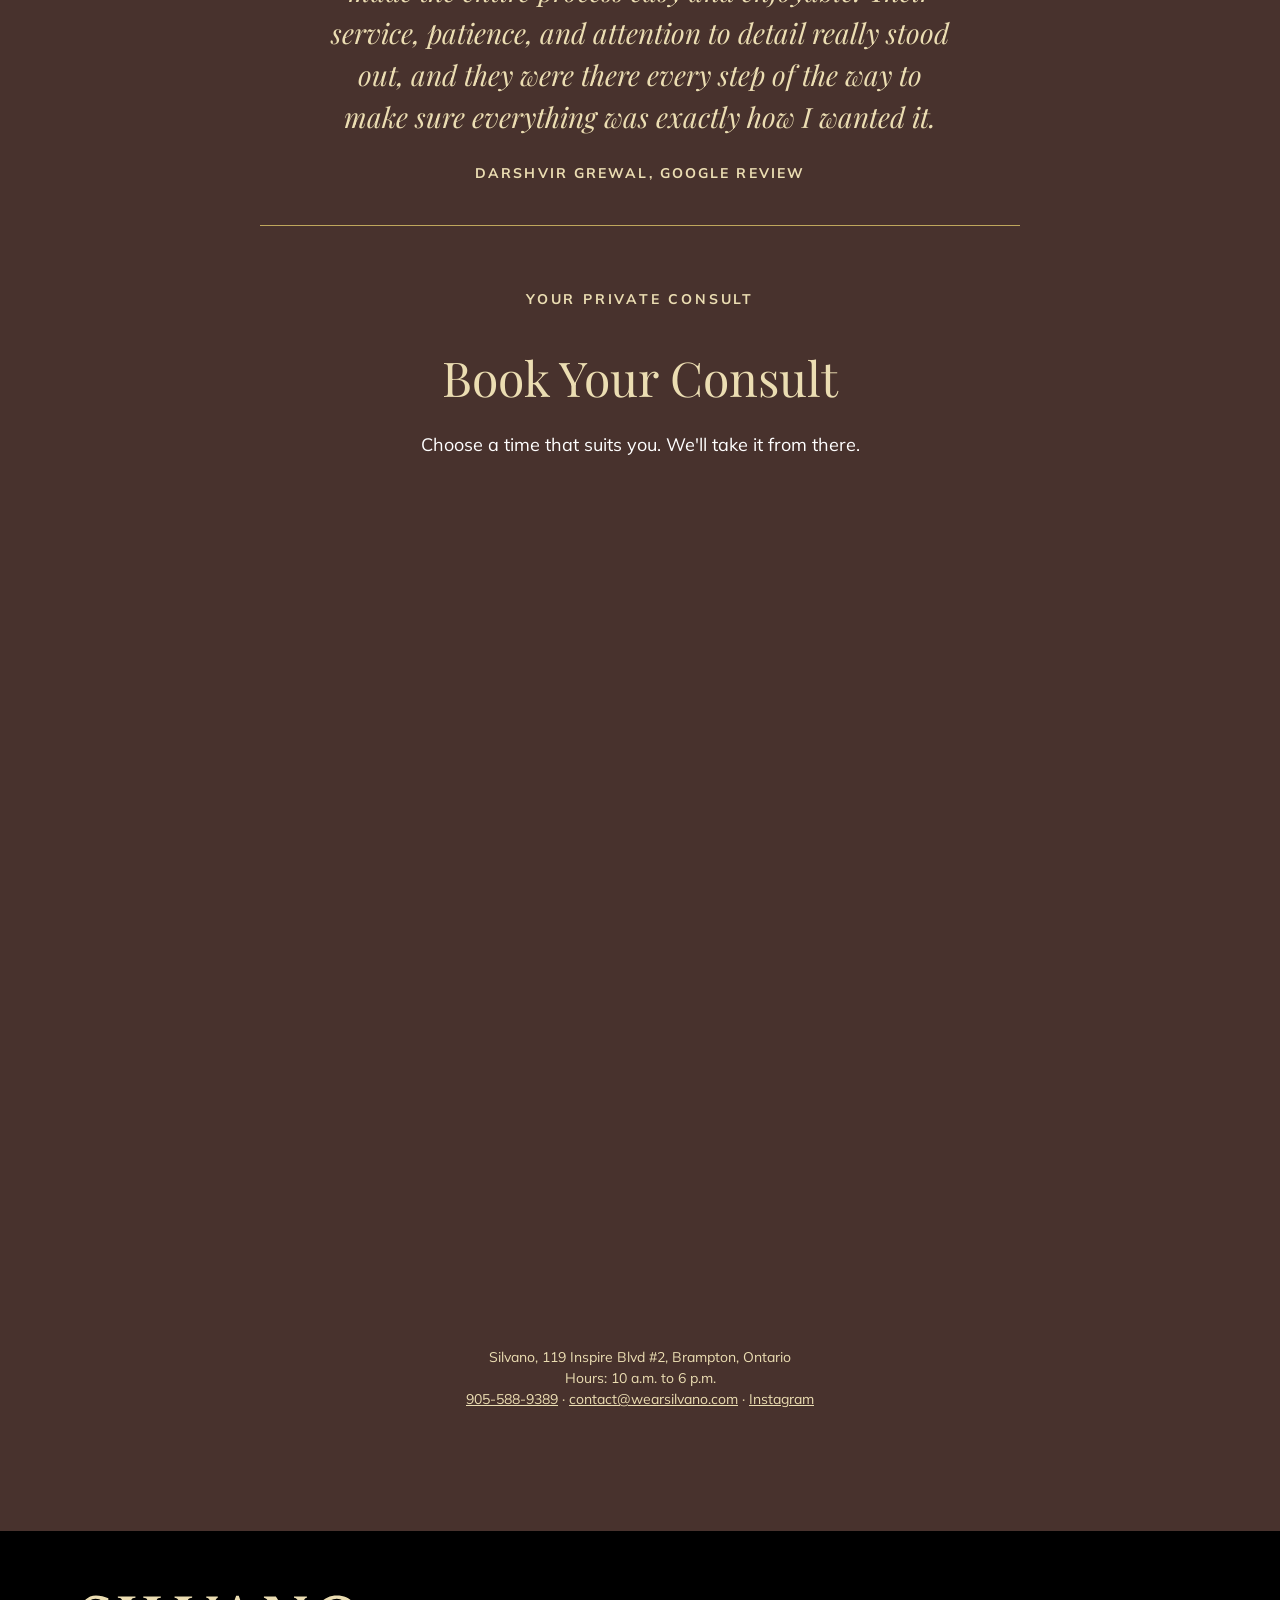
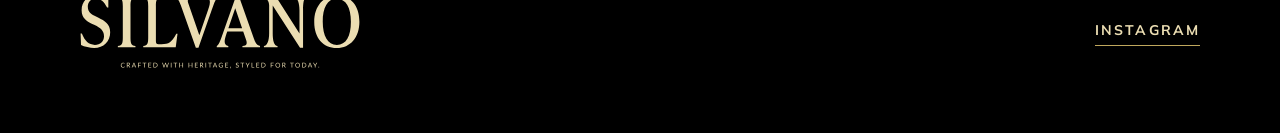
==== commit 87e33416: "v5: realistic client and groom films/stills, real footage throughout, The Silvano Process, copy fixe" ====
--- a/business/index.html
+++ b/business/index.html
@@ -7,9 +7,9 @@
 <meta name="description" content="Custom business suits and Formal Wear for professionals and leaders, crafted with intention in Brampton. Book your private consult.">
 <meta name="theme-color" content="#000000">
 <link rel="preload" href="../assets/fonts/PlayfairDisplay-Italic-Variable.woff2" as="font" type="font/woff2" crossorigin>
-<link rel="preload" href="../assets/img/business-hero-poster.jpg" as="image">
-<link rel="stylesheet" href="../assets/css/silvano.css?v=20261124b">
-<link rel="stylesheet" href="../assets/css/silvano-b.css?v=20261124b">
+<link rel="preload" href="../assets/img/business-hero-client-poster.jpg" as="image">
+<link rel="stylesheet" href="../assets/css/silvano.css?v=20261127a">
+<link rel="stylesheet" href="../assets/css/silvano-b.css?v=20261127a">
 <!-- Meta Pixel -->
 <script>!function(f,b,e,v,n,t,s){if(f.fbq)return;n=f.fbq=function(){n.callMethod?n.callMethod.apply(n,arguments):n.queue.push(arguments)};if(!f._fbq)f._fbq=n;n.push=n;n.loaded=!0;n.version='2.0';n.queue=[];t=b.createElement(e);t.async=!0;t.src=v;s=b.getElementsByTagName(e)[0];s.parentNode.insertBefore(t,s)}(window,document,'script','https://connect.facebook.net/en_US/fbevents.js');fbq('init','2497570824508447');fbq('track','PageView');</script>
 <noscript><img height="1" width="1" style="display:none" alt="" src="https://www.facebook.com/tr?id=2497570824508447&amp;ev=PageView&amp;noscript=1"></noscript>
@@ -23,14 +23,12 @@
 <main>
   <section class="hero hero-b hero-b--wide" aria-labelledby="hero-title">
     <div class="tri">
-      <figure class="tri-side"><img src="../assets/img/business-hero-still.jpg" alt="" width="1080" height="1350"></figure>
       <div class="tri-main">
-        <video autoplay muted loop playsinline preload="metadata" poster="../assets/img/business-hero-poster.jpg" data-wide-src="../assets/video/business-hero-wide.mp4" data-wide-poster="../assets/img/business-hero-wide-poster.jpg" aria-hidden="true">
-          <source src="../assets/video/business-hero.mp4" type="video/mp4">
+        <video autoplay muted loop playsinline preload="metadata" poster="../assets/img/business-hero-client-poster.jpg" data-wide-src="../assets/video/business-hero-client-wide.mp4" data-wide-poster="../assets/img/business-hero-client-wide-poster.jpg" aria-hidden="true">
+          <source src="../assets/video/business-hero-client.mp4" type="video/mp4">
         </video>
-        <img class="hero-still" src="../assets/img/business-hero-poster.jpg" alt="" aria-hidden="true">
+        <img class="hero-still" src="../assets/img/business-hero-client-poster.jpg" alt="" aria-hidden="true">
       </div>
-      <figure class="tri-side"><img src="../assets/img/business-detail.jpg" alt="" width="1080" height="1350"></figure>
     </div>
     <div class="hero-b-copy">
       <p class="eyebrow">Silvano Business</p>
@@ -40,7 +38,6 @@
         <a class="sv-btn" href="#book" data-book>Book Your Consult</a>
         <a class="sv-link" href="#collection">See the Work</a>
       </div>
-      <p class="hero-note">Private, one-on-one consult in Brampton · Alterations included until the fit is right.</p>
     </div>
   </section>
 
@@ -51,40 +48,37 @@
         <h2 id="collection-title" class="h2">A Look Inside Silvano</h2>
         <p class="body">Every suit begins with your choice of fabric, then a cut shaped around you and no one else.</p>
       </div>
-      <ul class="collection">
+      <ul class="collection collection--six">
         <li><figure><div class="figure push"><img src="../assets/img/real-grey.jpg" alt="A dove grey single-breasted suit with a striped tie, on a mannequin in the Silvano store" width="1080" height="1350" loading="lazy"></div><figcaption>Dove grey, single-breasted</figcaption></figure></li>
         <li><figure><div class="figure push"><img src="../assets/img/real-navy-pinstripe.jpg" alt="A navy pinstripe double-breasted suit with a lilac tie and pink pocket square" width="1080" height="1350" loading="lazy"></div><figcaption>Navy pinstripe, double-breasted</figcaption></figure></li>
         <li><figure><div class="figure push"><img src="../assets/img/real-charcoal.jpg" alt="A charcoal suit with a violet tie and a fine-stripe shirt" width="1080" height="1350" loading="lazy"></div><figcaption>Charcoal two-piece, violet tie</figcaption></figure></li>
         <li><figure><div class="figure push"><img src="../assets/img/real-sand.jpg" alt="A sand three-piece suit with an open-collar white shirt" width="1080" height="1350" loading="lazy"></div><figcaption>Sand three-piece</figcaption></figure></li>
         <li><figure><div class="figure push"><img src="../assets/img/real-skyblue.jpg" alt="A sky blue jacket with a pink tie and a patterned pocket square" width="1080" height="1350" loading="lazy"></div><figcaption>Sky blue jacket, pink tie</figcaption></figure></li>
-        <li><figure><div class="figure push"><img src="../assets/img/real-pocket.jpg" alt="Close-up of a patterned pocket square in a sky blue jacket" width="1080" height="1350" loading="lazy"></div><figcaption>The finishing touch</figcaption></figure></li>
         <li><figure><div class="figure push"><img src="../assets/img/real-lining.jpg" alt="A paisley jacket lining with the Silvano label" width="1080" height="1350" loading="lazy"></div><figcaption>The Silvano lining</figcaption></figure></li>
-        <li><figure><div class="figure push"><img src="../assets/img/real-store.jpg" alt="A finished look on display in the Silvano store in Brampton" width="1080" height="1350" loading="lazy"></div><figcaption>Our Brampton store</figcaption></figure></li>
       </ul>
       <div class="cta-block">
         <a class="sv-btn" href="#book" data-book>Book Your Consult</a>
-        <p class="small">Private, one-on-one, at our Brampton store.</p>
       </div>
     </div>
   </section>
 
   <section id="craft" class="band push" aria-labelledby="craft-title">
-    <img src="../assets/img/craft-chalk.jpg" alt="Tailor's chalk marks drawn on midnight navy wool" width="1200" height="1200" loading="lazy">
+    <img src="../assets/img/real-craft-band-v2.jpg" alt="Finished jackets hanging on the rail at the Silvano store" width="1080" height="1080" loading="lazy">
     <div class="band-copy reveal">
       <p class="eyebrow">The Craft</p>
-      <h2 id="craft-title" class="h2">Fabric Is Where Every Garment Begins</h2>
-      <p class="body">Every Silvano suit starts with fabric selection, then a precise cut and construction, shaped around you and no one else. Each line is drawn for one man, then cut and finished with restraint.</p>
-      <p class="body">Crafted by Silvano.</p>
+      <h2 id="craft-title" class="h2">Shaped by Craft</h2>
+      <p class="body">Every Silvano garment begins with the fabric. In a private consult, you choose from premium cloths, buttons and details, and we take precise measurements.</p>
+      <p class="body">Each piece is then cut and constructed around you, so it fits cleanly, moves naturally and is made to last.</p>
     </div>
   </section>
 
   <section id="look" class="chapter" aria-labelledby="look-title">
     <div class="wrap look-b">
-      <figure class="figure figure--tall push"><img src="../assets/img/business-buttoning.jpg" alt="Fastening the button of a navy suit jacket" width="1080" height="1350" loading="lazy"></figure>
+      <figure class="figure figure--tall push"><img src="../assets/img/business-client-look.jpg" alt="A client fastening his navy suit jacket at the Silvano store" width="1080" height="1350" loading="lazy"></figure>
       <div class="chapter-copy reveal">
         <p class="eyebrow">The Look</p>
         <h2 id="look-title" class="pull">Every detail <em>considered</em>. Nothing in excess.</h2>
-        <p class="body">A navy single-breasted suit, a light blue fine-stripe shirt and a lavender knit tie. For the boardroom, the client meeting and the evening that follows, each suit is shaped around the man who wears it.</p>
+        <p class="body">A navy suit, a light blue shirt and a lavender knit tie. For the boardroom, the client meeting and the evening that follows, each suit is made for the man who wears it.</p>
       </div>
     </div>
   </section>
@@ -96,35 +90,41 @@
         <h2 id="details-title" class="h2">Attention Beyond the Garment</h2>
       </div>
       <div class="details">
-        <div class="figure push"><img src="../assets/img/real-detail-collar.jpg" alt="A pink tie knotted on a lilac shirt under a sky blue jacket" width="900" height="900" loading="lazy"></div>
-        <div class="figure push"><img src="../assets/img/real-detail-tie.jpg" alt="A violet textured tie on a blue fine-stripe shirt" width="900" height="900" loading="lazy"></div>
-        <div class="figure push"><img src="../assets/img/real-detail-pocket.jpg" alt="A folded silk pocket square in a charcoal jacket" width="900" height="900" loading="lazy"></div>
+        <div class="figure push"><img src="../assets/img/real-detail-sleeve.jpg" alt="Four working buttons stacked on a navy jacket cuff" width="720" height="720" loading="lazy"></div>
+        <div class="figure push"><img src="../assets/img/real-detail-ties.jpg" alt="A rail of silk ties in red, green, navy and pink at the Silvano store" width="900" height="900" loading="lazy"></div>
+        <div class="figure push"><img src="../assets/img/real-detail-buttons-v2.jpg" alt="A card of jacket buttons in horn and resin finishes" width="900" height="900" loading="lazy"></div>
       </div>
     </div>
   </section>
 
-  <section id="consult" class="chapter" aria-labelledby="consult-title">
+  <section id="process" class="chapter" aria-labelledby="process-title">
     <div class="wrap">
-      <div class="center-head reveal">
-        <p class="eyebrow">The Consult</p>
-        <h2 id="consult-title" class="h2">Three Steps to a Suit Made for You</h2>
+      <div class="sec-head reveal">
+        <p class="eyebrow">The Silvano Process</p>
+        <h2 id="process-title" class="h2">Clear From the First Appointment</h2>
+        <p class="body">Three unhurried appointments, so you always know what comes next.</p>
       </div>
-      <ol class="steps-b">
-        <li class="step-b reveal">
+      <ol class="steps">
+        <li class="step reveal">
+          <figure class="figure step-figure push"><img src="../assets/img/real-step-measure.jpg" alt="A Silvano tailor measuring a client across the shoulders" width="900" height="900" loading="lazy"></figure>
           <span class="step-num" aria-hidden="true">01</span>
-          <div><h3 class="step-title">Book Your Consult</h3><p class="body">Choose a time online for a private, one-on-one appointment at our Brampton store.</p></div>
+          <h3 class="step-title">Consultation &amp; Measurements</h3>
+          <p class="body">We talk through what you need and how you will wear it. Together we choose your fabric, style and details, then take precise measurements.</p>
         </li>
-        <li class="step-b reveal">
+        <li class="step reveal">
+          <figure class="figure step-figure push"><img src="../assets/img/real-step-fitting.jpg" alt="A client at his first fitting in front of the mirror while a Silvano tailor checks the trousers" width="900" height="900" loading="lazy"></figure>
           <span class="step-num" aria-hidden="true">02</span>
-          <div><h3 class="step-title">Choose Your Fabric</h3><p class="body">We guide you through premium fabrics and styles, then take your measurements with care.</p></div>
+          <h3 class="step-title">First Fitting &amp; Adjustments</h3>
+          <p class="body">We check fit, balance and comfort, then refine the garment so it moves properly with you.</p>
         </li>
-        <li class="step-b reveal">
+        <li class="step reveal">
+          <figure class="figure step-figure push"><img src="../assets/img/real-step-final.jpg" alt="A finished Silvano jacket on display at the Brampton store" width="900" height="900" loading="lazy"></figure>
           <span class="step-num" aria-hidden="true">03</span>
-          <div><h3 class="step-title">Fit and Finish</h3><p class="body">Your fittings refine every line until the suit wears as your own.</p></div>
+          <h3 class="step-title">Final Fitting &amp; Delivery</h3>
+          <p class="body">Every adjustment is complete. We review the finished garment with you for fit, comfort and appearance, then it is ready to wear.</p>
         </li>
       </ol>
-      <div class="consult-end">
-        <p class="promise reveal">Alterations included until the <em>fit</em> is right.</p>
+      <div class="sec-cta">
         <a class="sv-btn" href="#book" data-book>Book Your Consult</a>
       </div>
     </div>
@@ -163,6 +163,6 @@
 
 <div class="sticky-book"><a class="sv-btn" href="#book" data-book>Book Your Consult</a></div>
 
-<script src="../assets/js/silvano.js?v=20261124b"></script>
+<script src="../assets/js/silvano.js?v=20261127a"></script>
 </body>
 </html>
--- a/assets/css/silvano.css
+++ b/assets/css/silvano.css
@@ -164,3 +164,12 @@
 .review figcaption { font-size: 12px; }
 @media (min-width: 768px) { .review { padding: var(--space-7) var(--space-6) var(--space-5); } .review::before { font-size: 88px; } .review blockquote { font-size: 24px; } }
 @media (min-width: 1024px) { .review blockquote { font-size: 28px; } .review figcaption { font-size: 14px; } }
+
+/* Hero still: only shown when reduced motion is on (otherwise it covered the film) */
+.hero-media .hero-still { display: none; }
+@media (prefers-reduced-motion: reduce) { .hero-media .hero-still { display: block; } }
+
+/* Process steps with real photos */
+.step-figure { aspect-ratio: 1 / 1; margin: 0 0 var(--space-3); }
+.step { border-top: 0; padding-top: 0; }
+.step .step-num { margin-top: var(--space-2); }
--- a/assets/css/silvano-b.css
+++ b/assets/css/silvano-b.css
@@ -85,3 +85,6 @@
   .hero-note { font-size: 14px; }
   .collection figcaption { font-size: 14px; }
 }
+
+/* Six-piece collection: 2 columns on phone, 3 on desktop */
+@media (min-width: 768px) { .collection--six { grid-template-columns: repeat(3, minmax(0, 1fr)); max-width: 1000px; margin: 0 auto; } }
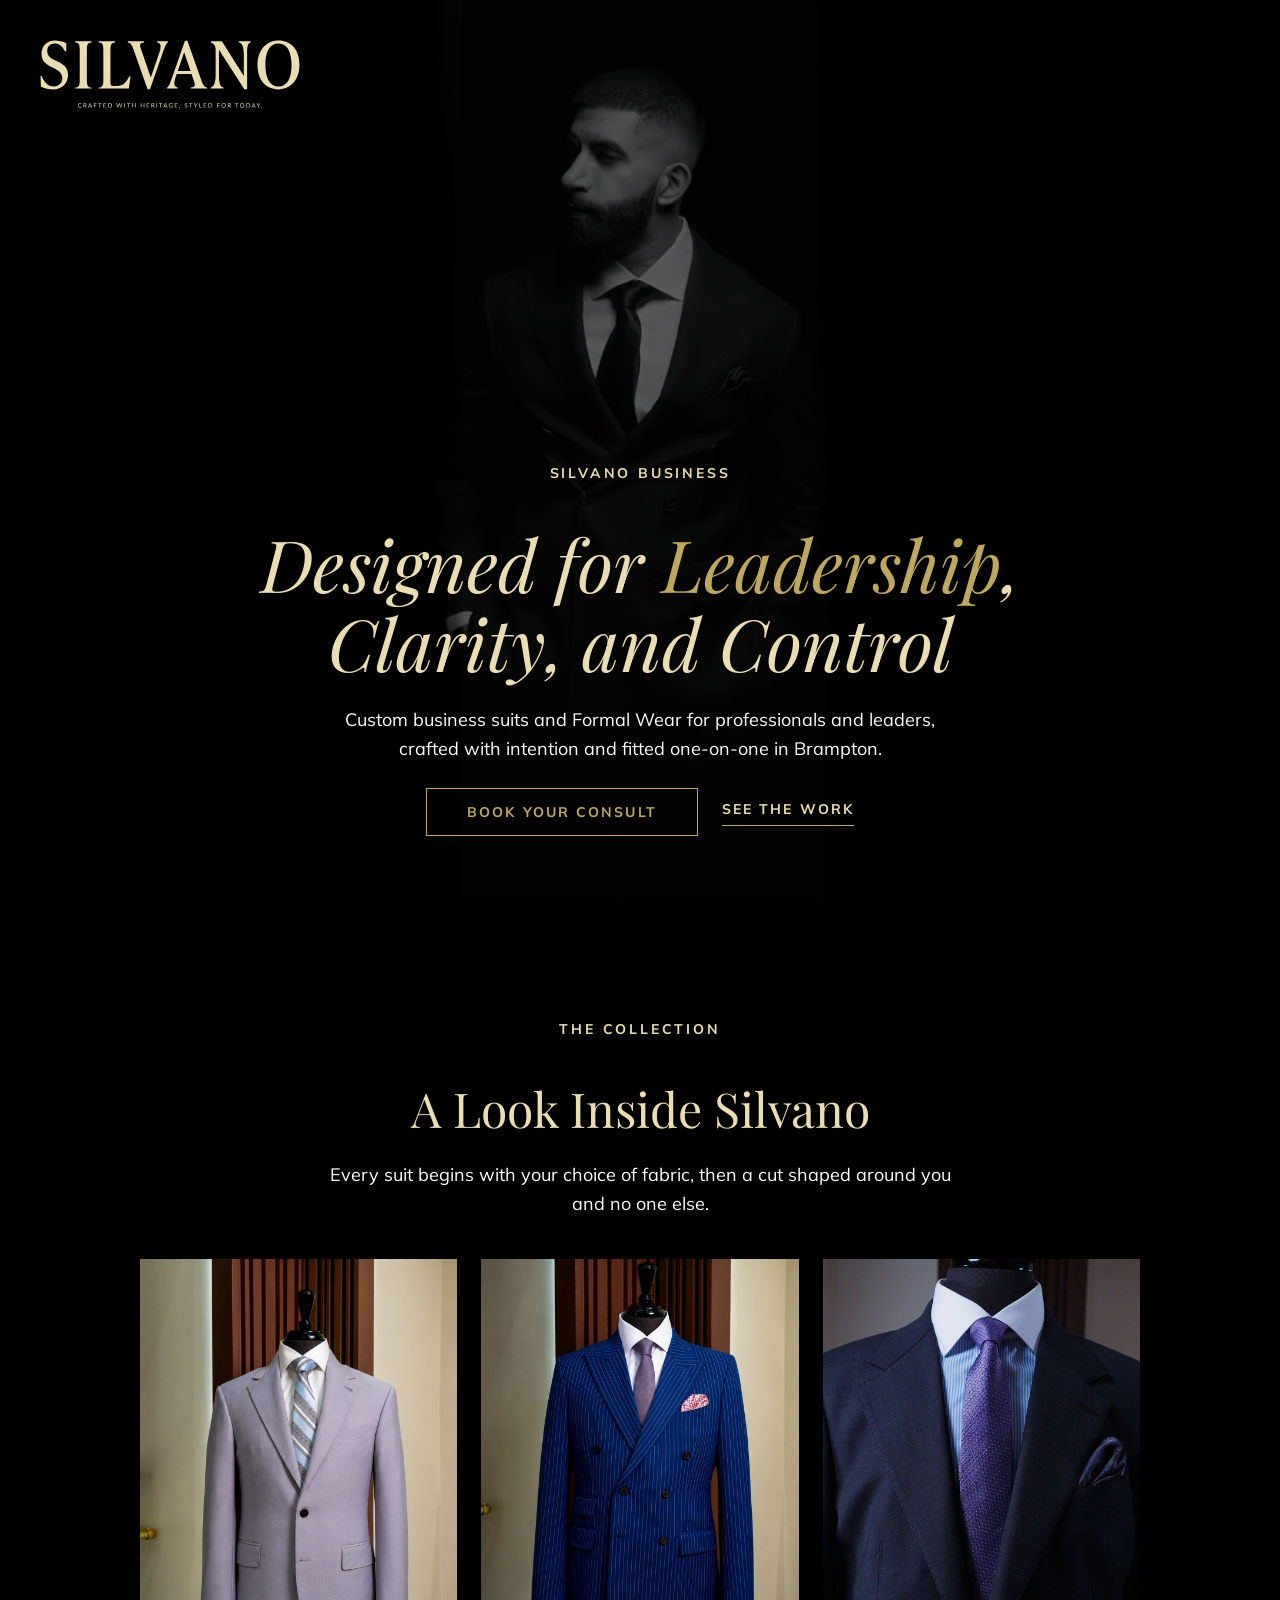
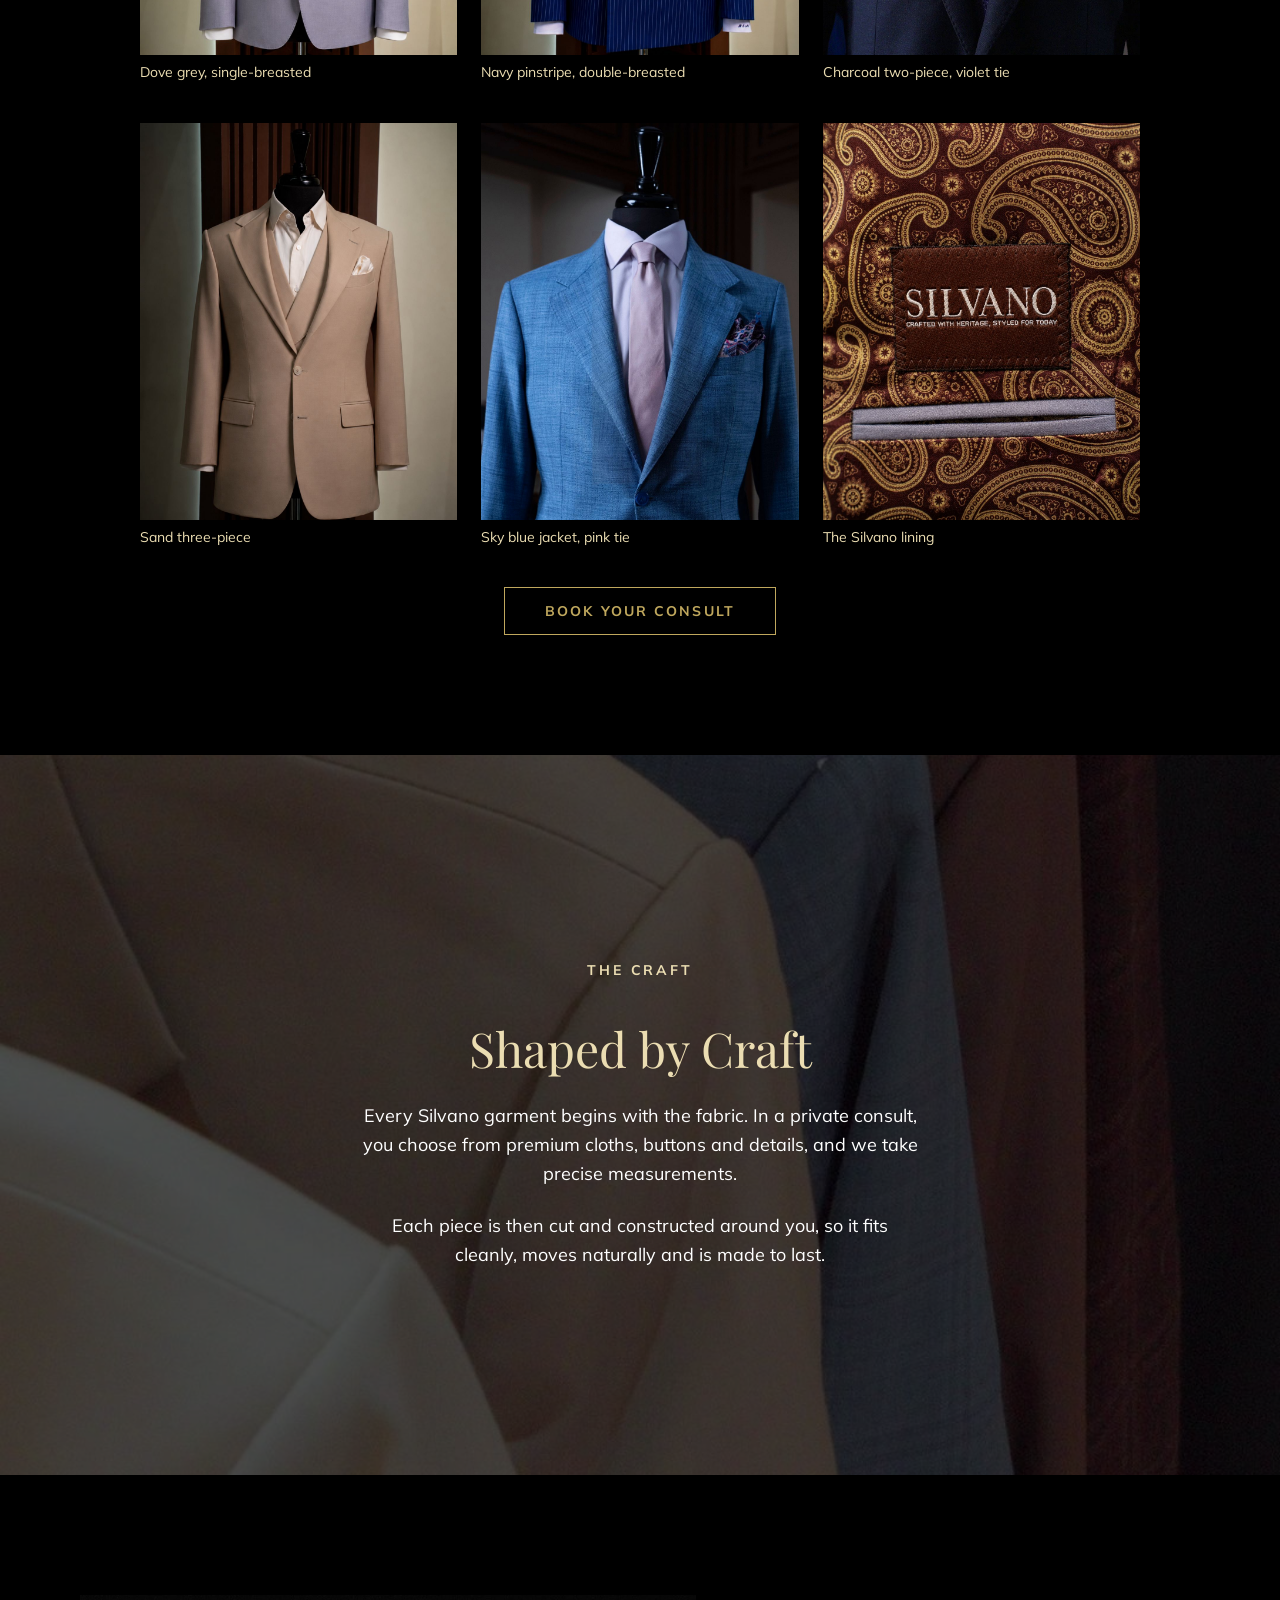
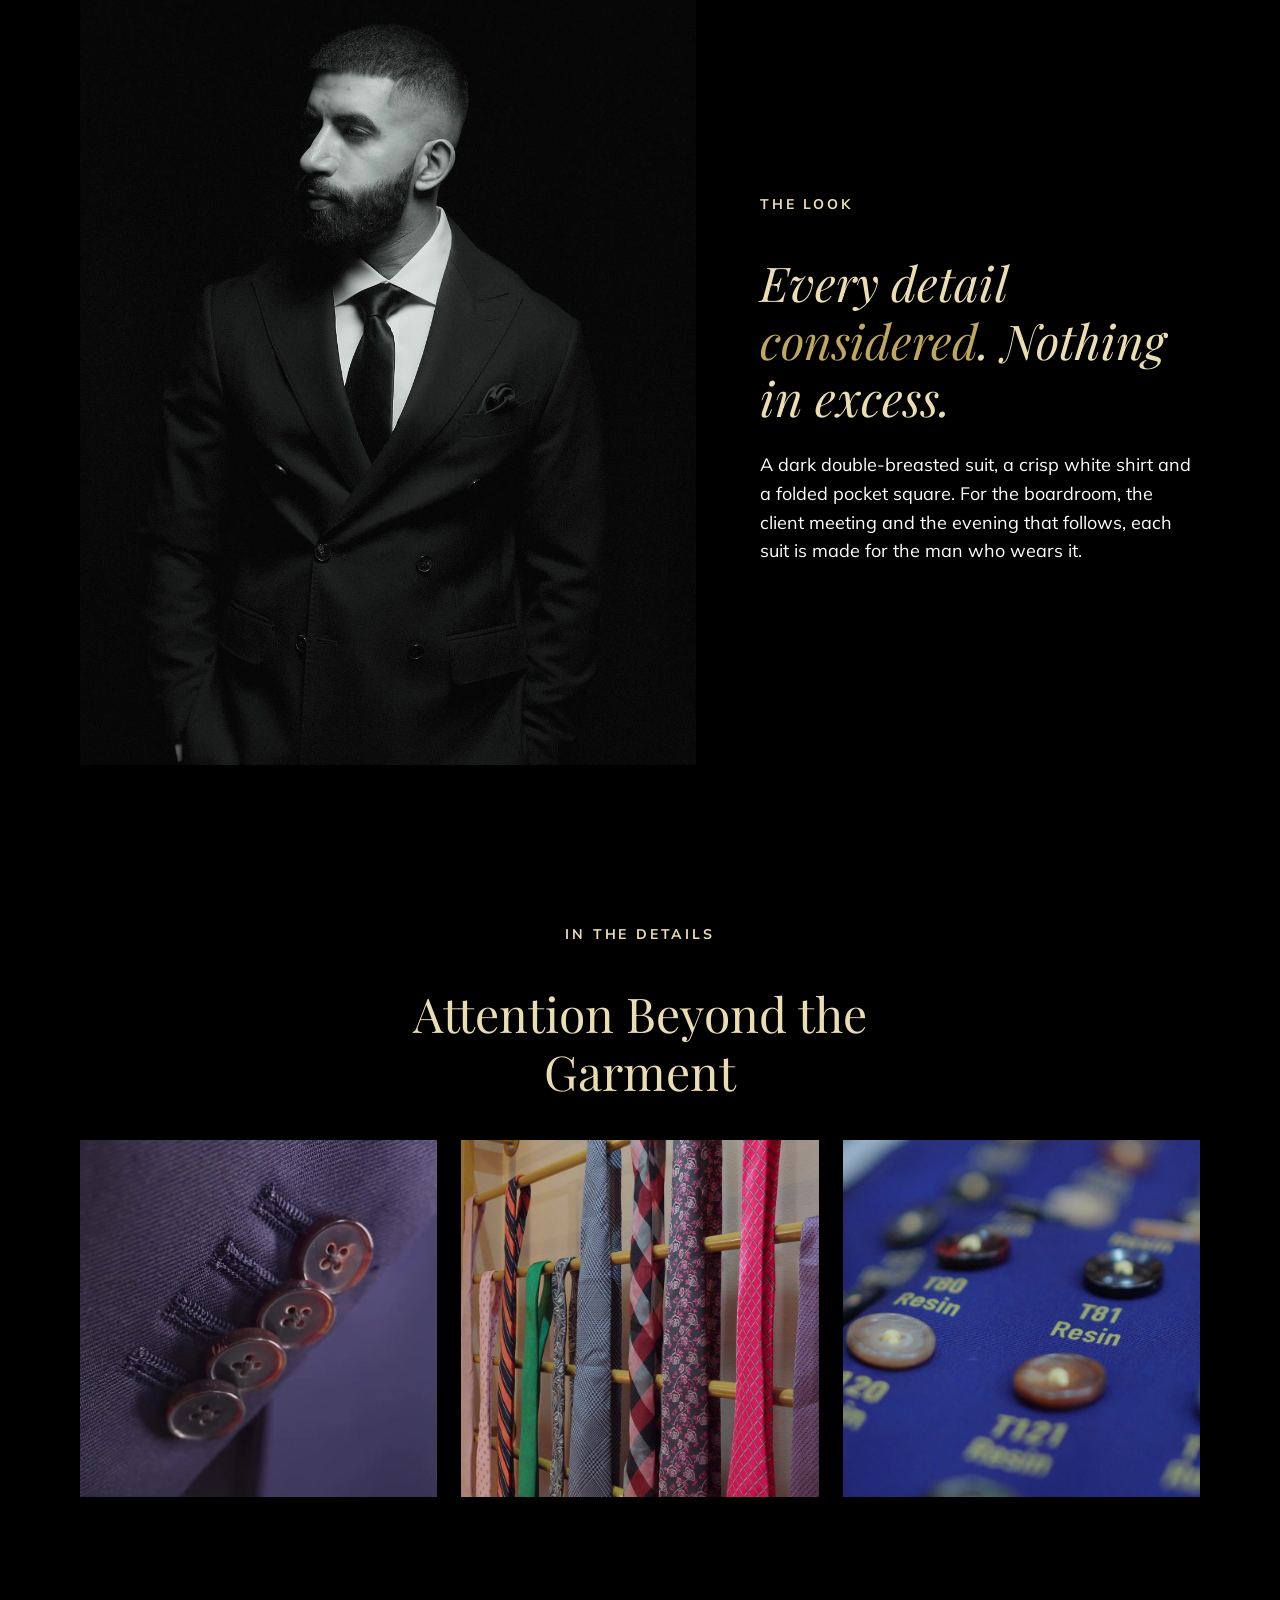
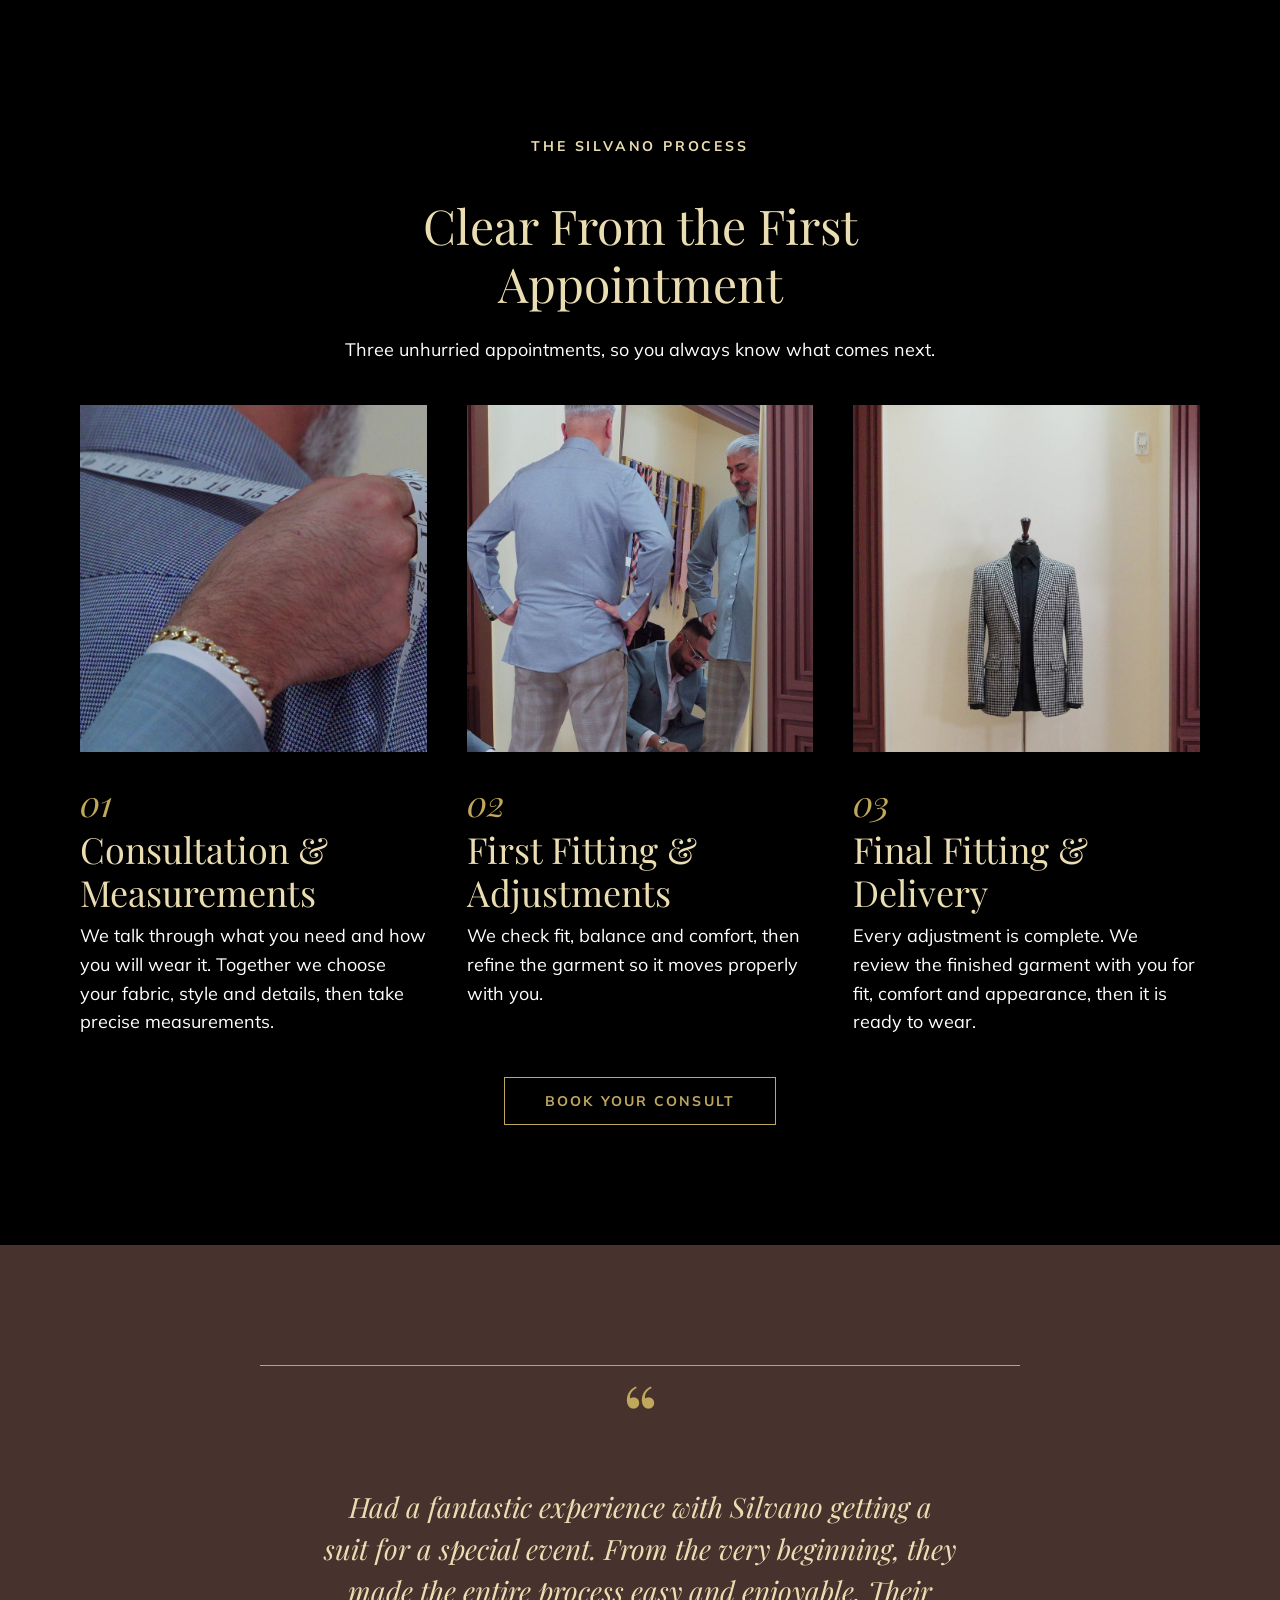
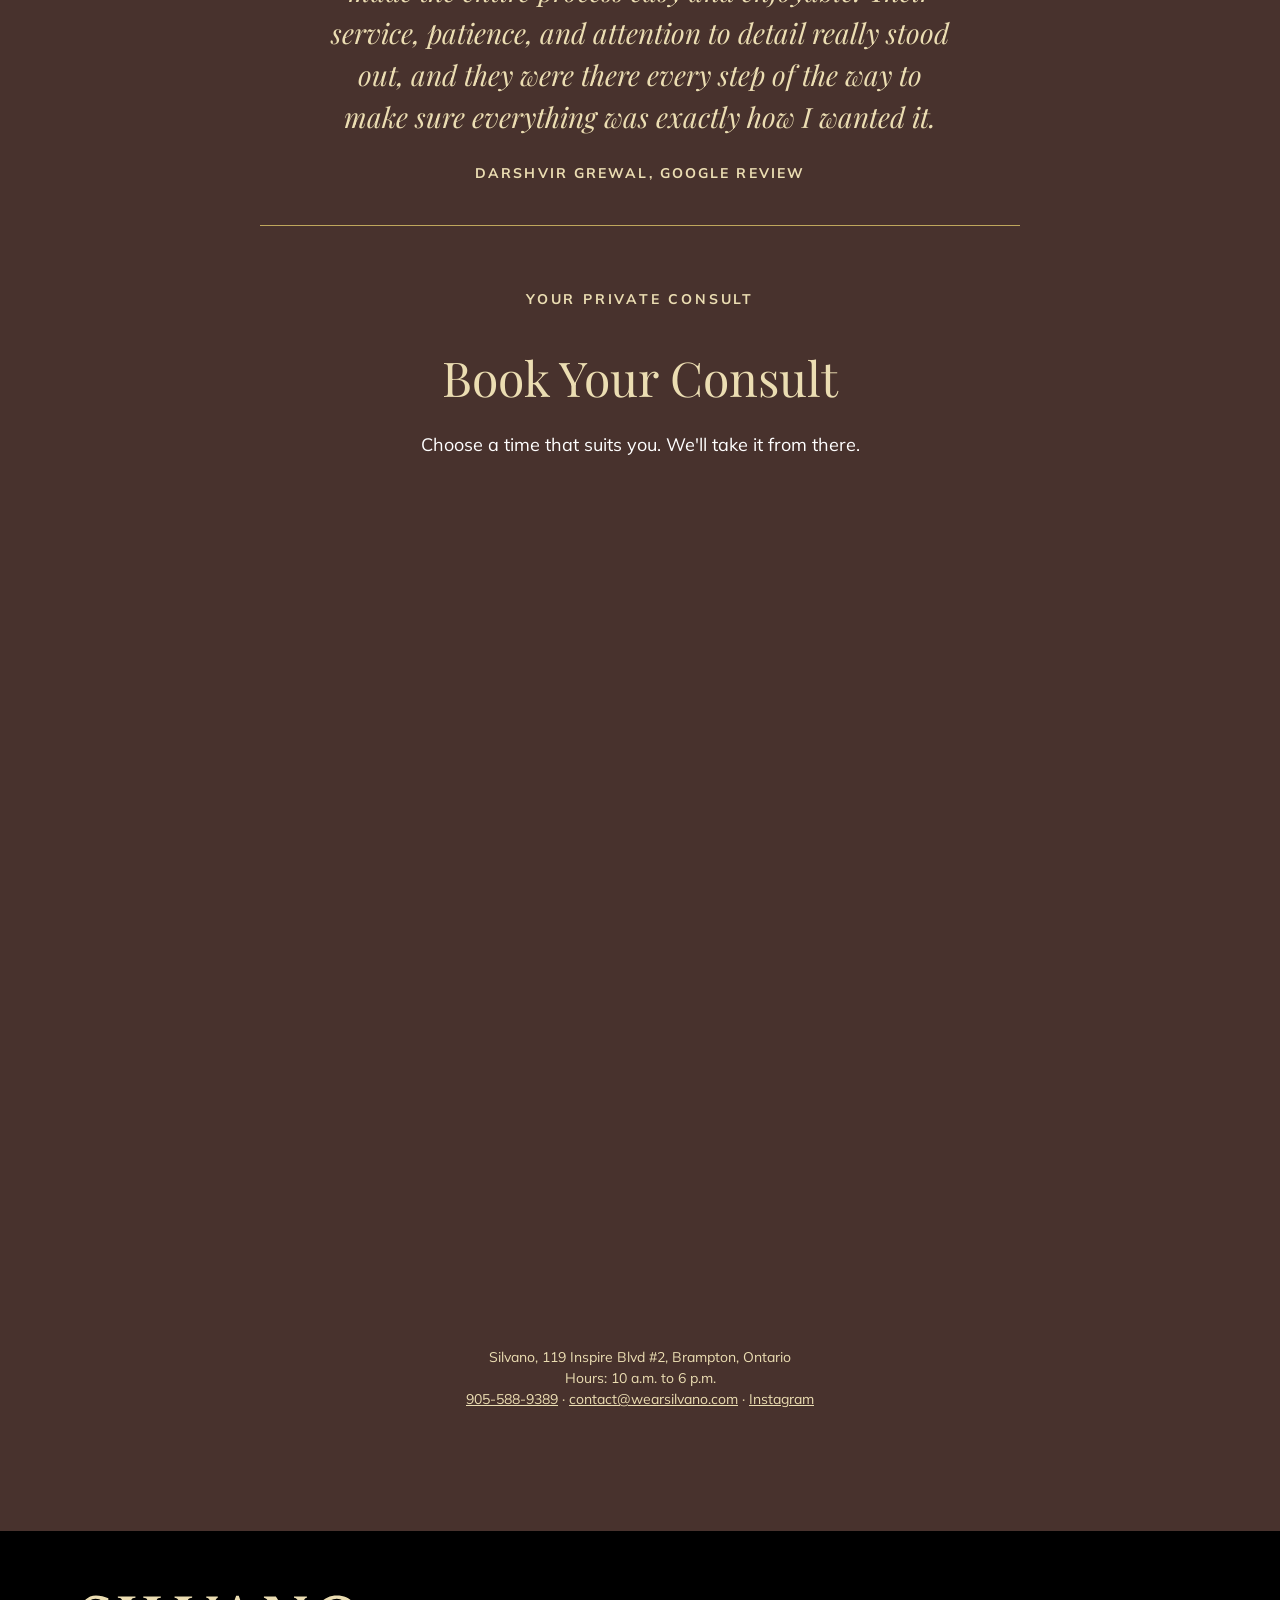
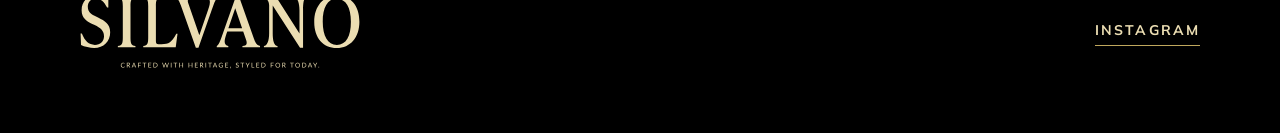
==== commit 98e1d736: "Business: Kevin's real B&W film as the hero and in The Look Co-Authored-By: Claude Opus 5.5 <noreply" ====
--- a/business/index.html
+++ b/business/index.html
@@ -7,9 +7,9 @@
 <meta name="description" content="Custom business suits and Formal Wear for professionals and leaders, crafted with intention in Brampton. Book your private consult.">
 <meta name="theme-color" content="#000000">
 <link rel="preload" href="../assets/fonts/PlayfairDisplay-Italic-Variable.woff2" as="font" type="font/woff2" crossorigin>
-<link rel="preload" href="../assets/img/business-hero-client-poster.jpg" as="image">
-<link rel="stylesheet" href="../assets/css/silvano.css?v=20261127a">
-<link rel="stylesheet" href="../assets/css/silvano-b.css?v=20261127a">
+<link rel="preload" href="../assets/img/business-hero-kevin-poster.jpg" as="image">
+<link rel="stylesheet" href="../assets/css/silvano.css?v=20261128a">
+<link rel="stylesheet" href="../assets/css/silvano-b.css?v=20261128a">
 <!-- Meta Pixel -->
 <script>!function(f,b,e,v,n,t,s){if(f.fbq)return;n=f.fbq=function(){n.callMethod?n.callMethod.apply(n,arguments):n.queue.push(arguments)};if(!f._fbq)f._fbq=n;n.push=n;n.loaded=!0;n.version='2.0';n.queue=[];t=b.createElement(e);t.async=!0;t.src=v;s=b.getElementsByTagName(e)[0];s.parentNode.insertBefore(t,s)}(window,document,'script','https://connect.facebook.net/en_US/fbevents.js');fbq('init','2497570824508447');fbq('track','PageView');</script>
 <noscript><img height="1" width="1" style="display:none" alt="" src="https://www.facebook.com/tr?id=2497570824508447&amp;ev=PageView&amp;noscript=1"></noscript>
@@ -24,10 +24,10 @@
   <section class="hero hero-b hero-b--wide" aria-labelledby="hero-title">
     <div class="tri">
       <div class="tri-main">
-        <video autoplay muted loop playsinline preload="metadata" poster="../assets/img/business-hero-client-poster.jpg" data-wide-src="../assets/video/business-hero-client-wide.mp4" data-wide-poster="../assets/img/business-hero-client-wide-poster.jpg" aria-hidden="true">
-          <source src="../assets/video/business-hero-client.mp4" type="video/mp4">
+        <video autoplay muted loop playsinline preload="metadata" poster="../assets/img/business-hero-kevin-poster.jpg" data-wide-src="../assets/video/business-hero-kevin-wide.mp4" data-wide-poster="../assets/img/business-hero-kevin-wide-poster.jpg" aria-hidden="true">
+          <source src="../assets/video/business-hero-kevin.mp4" type="video/mp4">
         </video>
-        <img class="hero-still" src="../assets/img/business-hero-client-poster.jpg" alt="" aria-hidden="true">
+        <img class="hero-still" src="../assets/img/business-hero-kevin-poster.jpg" alt="" aria-hidden="true">
       </div>
     </div>
     <div class="hero-b-copy">
@@ -74,11 +74,11 @@
 
   <section id="look" class="chapter" aria-labelledby="look-title">
     <div class="wrap look-b">
-      <figure class="figure figure--tall push"><img src="../assets/img/business-client-look.jpg" alt="A client fastening his navy suit jacket at the Silvano store" width="1080" height="1350" loading="lazy"></figure>
+      <figure class="figure figure--tall push"><img src="../assets/img/business-kevin-look.jpg" alt="A man in a dark double-breasted suit, white shirt and dark tie, black and white portrait" width="1080" height="1350" loading="lazy"></figure>
       <div class="chapter-copy reveal">
         <p class="eyebrow">The Look</p>
         <h2 id="look-title" class="pull">Every detail <em>considered</em>. Nothing in excess.</h2>
-        <p class="body">A navy suit, a light blue shirt and a lavender knit tie. For the boardroom, the client meeting and the evening that follows, each suit is made for the man who wears it.</p>
+        <p class="body">A dark double-breasted suit, a crisp white shirt and a folded pocket square. For the boardroom, the client meeting and the evening that follows, each suit is made for the man who wears it.</p>
       </div>
     </div>
   </section>
@@ -163,6 +163,6 @@
 
 <div class="sticky-book"><a class="sv-btn" href="#book" data-book>Book Your Consult</a></div>
 
-<script src="../assets/js/silvano.js?v=20261127a"></script>
+<script src="../assets/js/silvano.js?v=20261128a"></script>
 </body>
 </html>
